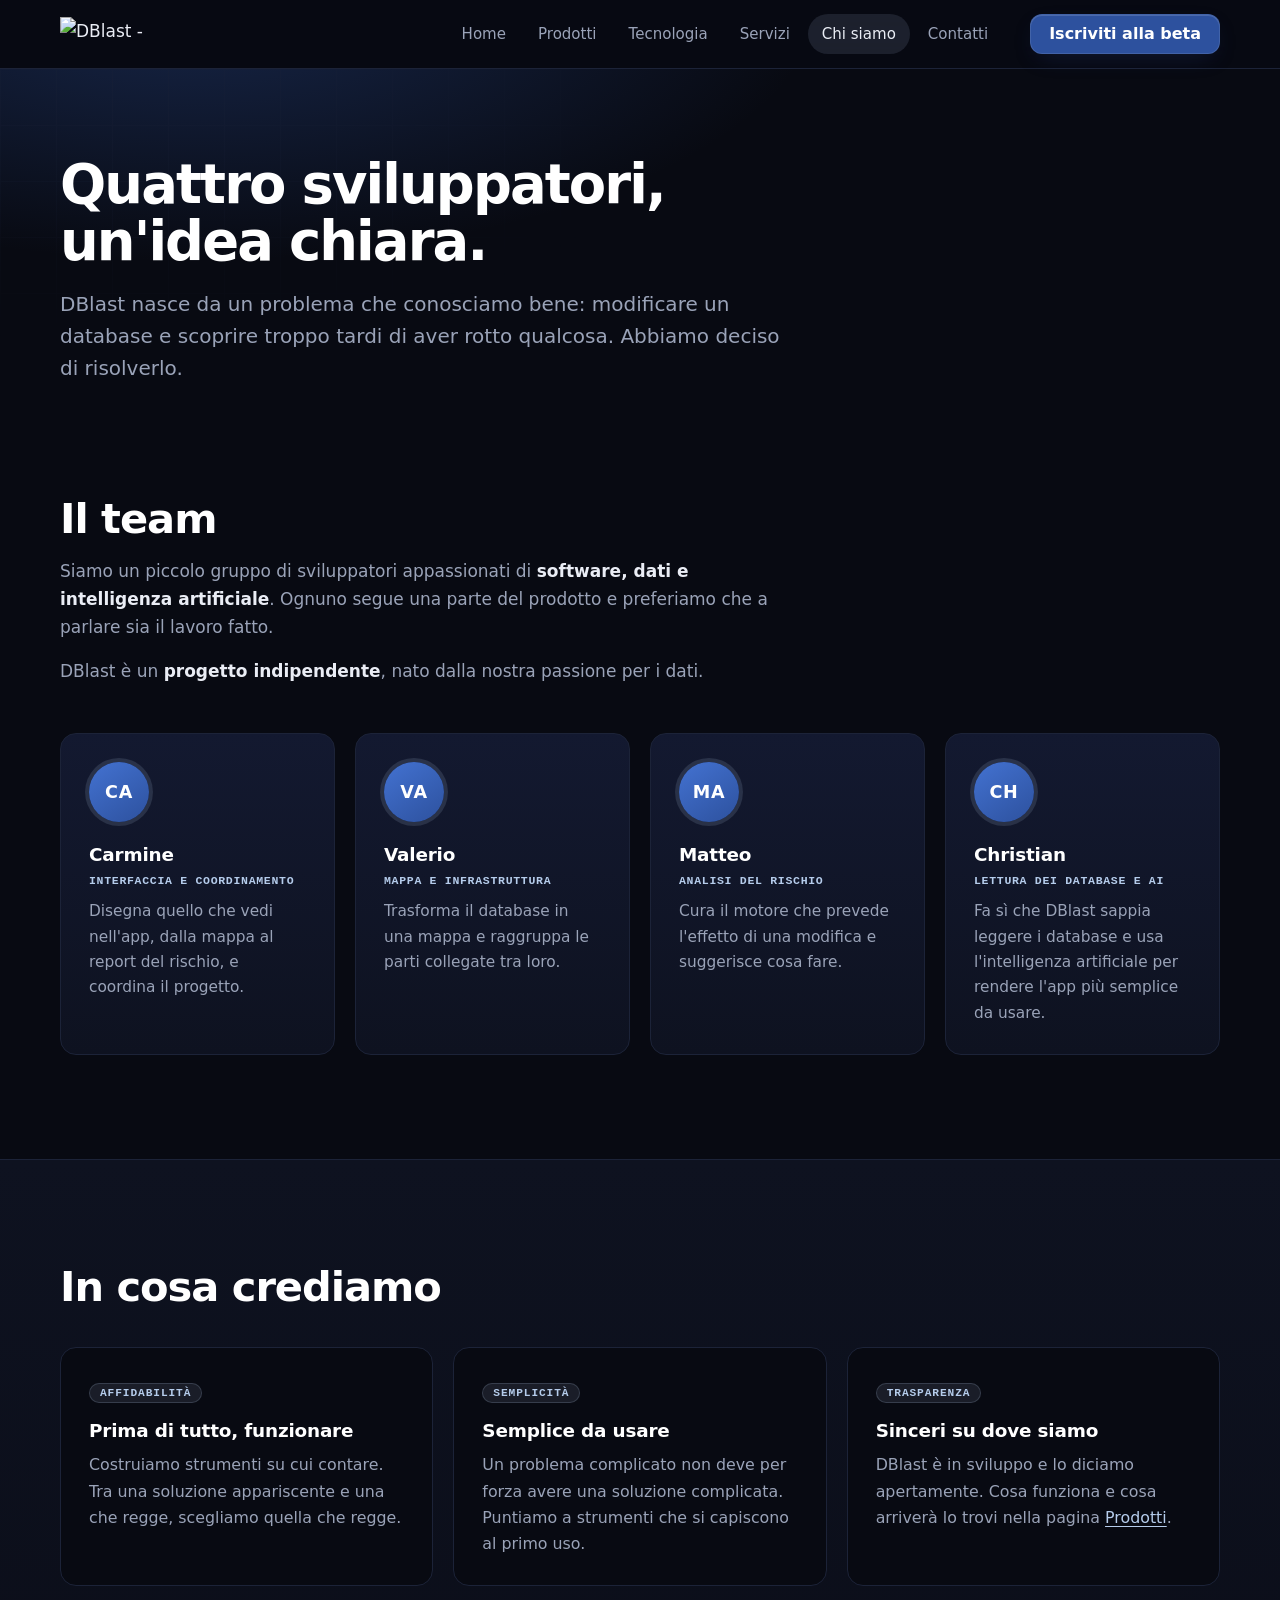
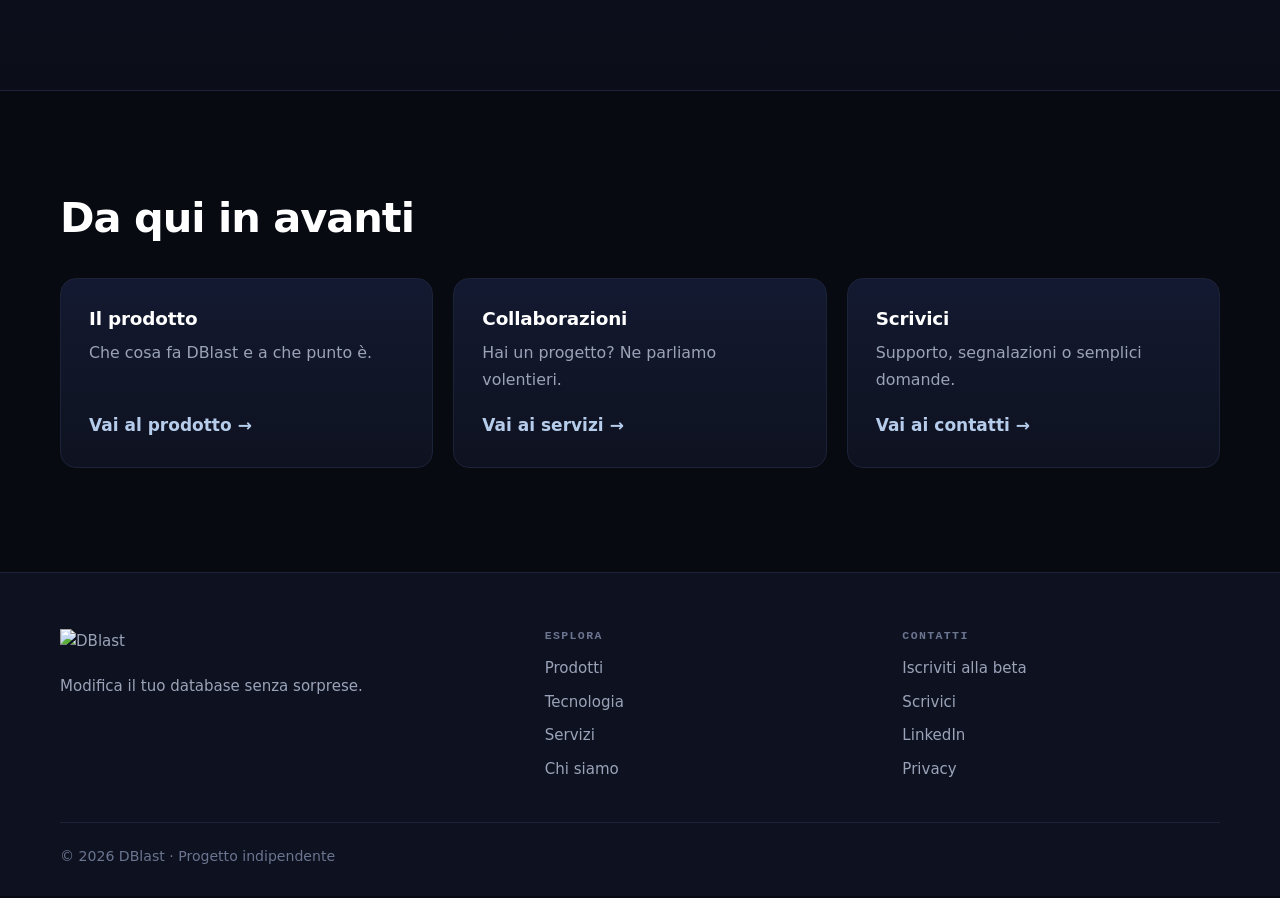
==== chi-siamo.html @ af8c7f10 "style: redesign del sito (design system, hero, card, footer, form) Solo grafica: nuovo style.css con" ====
<!doctype html>
<html lang="it">
<head>
<meta charset="utf-8">
<meta name="viewport" content="width=device-width,initial-scale=1">
<meta http-equiv="Content-Security-Policy" content="default-src 'self'; img-src 'self'; style-src 'self' 'unsafe-inline'; script-src 'none'; object-src 'none'; base-uri 'none'; form-action 'none'">
<meta name="referrer" content="strict-origin-when-cross-origin">
<title>Chi siamo - DBlast</title>
<meta name="description" content="DBlast è un progetto indipendente di quattro sviluppatori appassionati di software, dati e intelligenza artificiale.">
<meta name="theme-color" content="#0b0c14">
<link rel="icon" href="/favicon.ico" sizes="48x48">
<link rel="icon" href="assets/favicon-192.png" type="image/png" sizes="192x192">
<link rel="icon" href="assets/favicon.svg" type="image/svg+xml">
<link rel="apple-touch-icon" href="/apple-touch-icon.png">
<link rel="canonical" href="https://www.dblast.it/chi-siamo">
<meta property="og:type" content="website">
<meta property="og:title" content="Chi siamo - DBlast">
<meta property="og:description" content="Quattro sviluppatori, un progetto indipendente.">
<meta property="og:url" content="https://www.dblast.it/chi-siamo">
<meta property="og:image" content="https://www.dblast.it/assets/risk.png">
<meta property="og:locale" content="it_IT">
<meta name="twitter:card" content="summary_large_image">
<link rel="stylesheet" href="style.css?v=6">
</head>
<body>
<a class="skip" href="#main">Vai al contenuto</a>

<header class="top">
  <div class="wrap">
    <a class="brand" href="/"><img src="assets/logo.png" alt="DBlast - Home" width="142" height="36"></a>
    <nav aria-label="Principale">
      <ul>
        <li><a href="/">Home</a></li>
        <li><a href="prodotti">Prodotti</a></li>
        <li><a href="tecnologia">Tecnologia</a></li>
        <li><a href="servizi">Servizi</a></li>
        <li><a href="chi-siamo" aria-current="page">Chi siamo</a></li>
        <li><a href="contatti">Contatti</a></li>
      </ul>
    </nav>
    <a class="btn btn-sm" href="iscrizione">Iscriviti alla beta</a>
  </div>
</header>

<main id="main">
  <section class="page-hero">
    <div class="wrap">
      <h1>Quattro sviluppatori, un'idea chiara.</h1>
      <p class="lead">DBlast nasce da un problema che conosciamo bene: modificare un database e scoprire troppo tardi di aver rotto qualcosa. Abbiamo deciso di risolverlo.</p>
    </div>
  </section>

  <section>
    <div class="wrap">
      <h2>Il team</h2>
      <div class="prose">
        <p>Siamo un piccolo gruppo di sviluppatori appassionati di <strong>software, dati e intelligenza artificiale</strong>. Ognuno segue una parte del prodotto e preferiamo che a parlare sia il lavoro fatto.</p>
        <p>DBlast è un <strong>progetto indipendente</strong>, nato dalla nostra passione per i dati.</p>
      </div>
      <ul class="team" aria-label="Le persone del team">
        <li class="member">
          <span class="avatar" aria-hidden="true">CA</span>
          <h3>Carmine</h3>
          <p class="role">Interfaccia e coordinamento</p>
          <p>Disegna quello che vedi nell'app, dalla mappa al report del rischio, e coordina il progetto.</p>
        </li>
        <li class="member">
          <span class="avatar" aria-hidden="true">VA</span>
          <h3>Valerio</h3>
          <p class="role">Mappa e infrastruttura</p>
          <p>Trasforma il database in una mappa e raggruppa le parti collegate tra loro.</p>
        </li>
        <li class="member">
          <span class="avatar" aria-hidden="true">MA</span>
          <h3>Matteo</h3>
          <p class="role">Analisi del rischio</p>
          <p>Cura il motore che prevede l'effetto di una modifica e suggerisce cosa fare.</p>
        </li>
        <li class="member">
          <span class="avatar" aria-hidden="true">CH</span>
          <h3>Christian</h3>
          <p class="role">Lettura dei database e AI</p>
          <p>Fa sì che DBlast sappia leggere i database e usa l'intelligenza artificiale per rendere l'app più semplice da usare.</p>
        </li>
      </ul>
    </div>
  </section>

  <section class="alt">
    <div class="wrap">
      <h2>In cosa crediamo</h2>
      <div class="cards">
        <article class="card">
          <span class="tag">Affidabilità</span>
          <h3>Prima di tutto, funzionare</h3>
          <p>Costruiamo strumenti su cui contare. Tra una soluzione appariscente e una che regge, scegliamo quella che regge.</p>
        </article>
        <article class="card">
          <span class="tag">Semplicità</span>
          <h3>Semplice da usare</h3>
          <p>Un problema complicato non deve per forza avere una soluzione complicata. Puntiamo a strumenti che si capiscono al primo uso.</p>
        </article>
        <article class="card">
          <span class="tag">Trasparenza</span>
          <h3>Sinceri su dove siamo</h3>
          <p>DBlast è in sviluppo e lo diciamo apertamente. Cosa funziona e cosa arriverà lo trovi nella pagina <a href="prodotti">Prodotti</a>.</p>
        </article>
      </div>
    </div>
  </section>

  <section>
    <div class="wrap">
      <h2>Da qui in avanti</h2>
      <div class="teasers">
        <article class="card"><h3>Il prodotto</h3><p>Che cosa fa DBlast e a che punto è.</p><a class="go" href="prodotti">Vai al prodotto</a></article>
        <article class="card"><h3>Collaborazioni</h3><p>Hai un progetto? Ne parliamo volentieri.</p><a class="go" href="servizi">Vai ai servizi</a></article>
        <article class="card"><h3>Scrivici</h3><p>Supporto, segnalazioni o semplici domande.</p><a class="go" href="contatti">Vai ai contatti</a></article>
      </div>
    </div>
  </section>
</main>

<footer>
  <div class="wrap foot-grid">
    <div class="foot-brand">
      <img src="assets/logo.png" alt="DBlast" width="127" height="32">
      <p>Modifica il tuo database senza sorprese.</p>
    </div>
    <nav aria-label="Pagine del sito">
      <h4>Esplora</h4>
      <ul>
        <li><a href="prodotti">Prodotti</a></li>
        <li><a href="tecnologia">Tecnologia</a></li>
        <li><a href="servizi">Servizi</a></li>
        <li><a href="chi-siamo">Chi siamo</a></li>
      </ul>
    </nav>
    <nav aria-label="Contatti e note legali">
      <h4>Contatti</h4>
      <ul>
        <li><a href="iscrizione">Iscriviti alla beta</a></li>
        <li><a href="contatti">Scrivici</a></li>
        <li><a href="https://www.linkedin.com/company/dblast" target="_blank" rel="noopener">LinkedIn</a></li>
        <li><a href="privacy">Privacy</a></li>
      </ul>
    </nav>
  </div>
  <div class="wrap foot-bottom"><span>© 2026 DBlast · Progetto indipendente</span></div>
</footer>
</body>
</html>
---- style.css ----
/* ==========================================================================
   DBlast — design system
   Palette dal logo e dall'app: blu #2d519e, azzurro #b5cceb, navy profondo.
   L'arancio (#e5673a) è quello dei gruppi/rischio nell'app: solo come accento.
   ========================================================================== */
:root{
  --bg:#080a12;
  --surface:#0e1220;
  --surface-2:#131930;
  --line:#1c2338;
  --line-2:#2a3454;
  --text:#eaedf5;
  --muted:#9aa3b8;
  --faint:#6b7590;

  --brand:#2d519e;
  --brand-hi:#4372d1;
  --brand-2:#b5cceb;
  --brand-glow:rgb(45 81 158 / .35);

  --accent:#e5673a;
  --warn:#d9b44a;
  --danger:#ef4b55;
  --ok:#4caf7d;

  --radius:16px;
  --radius-sm:10px;
  --max:1160px;
  --font:system-ui,-apple-system,"Segoe UI",Roboto,"Helvetica Neue",Arial,sans-serif;
  --mono:ui-monospace,SFMono-Regular,Consolas,Menlo,monospace;
  --ease:cubic-bezier(.2,.7,.2,1);
}

*{box-sizing:border-box}
[hidden]{display:none !important}
html{scroll-behavior:smooth;scroll-padding-top:88px}
body{margin:0;min-height:100vh;display:flex;flex-direction:column;background:var(--bg);color:var(--text);font:400 1.0625rem/1.65 var(--font);-webkit-font-smoothing:antialiased;text-rendering:optimizeLegibility}
main{flex:1}
img{max-width:100%;height:auto;display:block}
a{color:var(--brand-2);text-underline-offset:3px}
a:hover{color:#fff}
a:focus-visible,button:focus-visible{outline:2px solid var(--brand-2);outline-offset:3px;border-radius:6px}
::selection{background:var(--brand);color:#fff}
.wrap{width:min(var(--max),100% - 48px);margin-inline:auto}
.skip{position:absolute;left:-999px;top:8px;background:var(--brand);color:#fff;padding:8px 14px;border-radius:8px;z-index:20}
.skip:focus{left:8px}

/* ---------- header ---------- */
header.top{position:sticky;top:0;z-index:10;background:rgb(8 10 18 / .78);backdrop-filter:saturate(1.4) blur(14px);-webkit-backdrop-filter:saturate(1.4) blur(14px);border-bottom:1px solid var(--line)}
header.top .wrap{display:flex;align-items:center;gap:28px;height:68px}
.brand{display:flex;align-items:center;color:var(--text);text-decoration:none;flex:none}
.brand img{width:auto;height:34px}
header.top nav{margin-left:auto}
header.top nav ul{display:flex;gap:4px;list-style:none;margin:0;padding:0}
header.top nav a{display:block;color:var(--muted);text-decoration:none;font-size:.94rem;font-weight:500;padding:8px 14px;border-radius:99px;transition:color .15s,background .15s}
header.top nav a:hover{color:var(--text);background:rgb(255 255 255 / .05)}
header.top nav a[aria-current=page]{color:var(--text);background:rgb(181 204 235 / .12)}
.btn-sm{padding:9px 18px !important;font-size:.92rem;flex:none}

/* ---------- bottoni ---------- */
.btn{display:inline-flex;align-items:center;justify-content:center;gap:8px;padding:13px 24px;border-radius:12px;font-weight:600;font-size:1rem;line-height:1.2;text-decoration:none;background:var(--brand);color:#fff;border:1px solid rgb(255 255 255 / .1);box-shadow:0 8px 24px -10px var(--brand-glow),inset 0 1px 0 rgb(255 255 255 / .14);transition:background .15s,transform .15s var(--ease),box-shadow .15s,border-color .15s}
.btn:hover{background:var(--brand-hi);color:#fff;transform:translateY(-1px);box-shadow:0 14px 30px -12px rgb(67 114 209 / .7),inset 0 1px 0 rgb(255 255 255 / .2)}
.btn.ghost{background:rgb(255 255 255 / .03);border:1px solid var(--line-2);color:var(--text);box-shadow:none}
.btn.ghost:hover{border-color:var(--brand-2);background:rgb(181 204 235 / .08)}
.cta{display:flex;flex-wrap:wrap;gap:12px;align-items:center}

/* ---------- tipografia ---------- */
h1,h2,h3{font-weight:750;color:#fff}
h1{font-size:clamp(2.4rem,5.6vw,4.2rem);line-height:1.04;margin:0 0 22px;letter-spacing:-.035em;max-width:18ch;text-wrap:balance}
h1 em{font-style:normal;background:linear-gradient(100deg,var(--brand-2),#7fa4e8 60%,var(--brand-hi));-webkit-background-clip:text;background-clip:text;color:transparent}
h2{font-size:clamp(1.8rem,3.6vw,2.6rem);letter-spacing:-.025em;margin:0 0 14px;line-height:1.12;text-wrap:balance}
h3{letter-spacing:-.01em}
.lead{font-size:clamp(1.08rem,1.6vw,1.25rem);color:var(--muted);max-width:58ch;margin:0 0 32px;line-height:1.6}
.sub{color:var(--muted);max-width:60ch;margin:0 0 48px;font-size:1.08rem}
.eyebrow{display:inline-flex;align-items:center;gap:10px;margin:0 0 18px;font:600 .75rem var(--mono);letter-spacing:.12em;text-transform:uppercase;color:var(--brand-2)}
.eyebrow .dot{width:7px;height:7px;border-radius:50%;background:var(--ok);box-shadow:0 0 0 0 rgb(76 175 125 / .6);animation:pulse 2.4s infinite}
@keyframes pulse{70%{box-shadow:0 0 0 8px rgb(76 175 125 / 0)}100%{box-shadow:0 0 0 0 rgb(76 175 125 / 0)}}
.note{color:var(--muted);max-width:70ch}
code{font-family:var(--mono);font-size:.88em;background:var(--surface-2);border:1px solid var(--line);padding:2px 7px;border-radius:6px}

/* ---------- sezioni ---------- */
section{padding:104px 0}
.alt{background:linear-gradient(180deg,var(--surface),rgb(14 18 32 / .55));border-block:1px solid var(--line)}

/* ---------- hero ---------- */
.hero{position:relative;overflow:hidden;padding:88px 0 0;text-align:center;background:
  radial-gradient(1000px 520px at 50% -8%,rgb(45 81 158 / .5),transparent 68%),
  radial-gradient(500px 300px at 88% 20%,rgb(229 103 58 / .07),transparent 70%)}
.hero::before{content:"";position:absolute;inset:0;background-image:linear-gradient(var(--line) 1px,transparent 1px),linear-gradient(90deg,var(--line) 1px,transparent 1px);background-size:56px 56px;opacity:.35;-webkit-mask-image:radial-gradient(ellipse 70% 60% at 50% 0%,#000,transparent 75%);mask-image:radial-gradient(ellipse 70% 60% at 50% 0%,#000,transparent 75%);pointer-events:none}
.hero .wrap{position:relative}
.hero h1{margin-inline:auto}
.hero .lead{margin-inline:auto}
.hero .cta{justify-content:center}
.hero-points{list-style:none;margin:30px 0 0;padding:0;display:flex;flex-wrap:wrap;justify-content:center;gap:10px 26px;color:var(--muted);font-size:.92rem}
.hero-points li{display:flex;align-items:center;gap:8px}
.hero-points li::before{content:"";width:14px;height:8px;border-left:2px solid var(--ok);border-bottom:2px solid var(--ok);transform:rotate(-45deg) translate(1px,-2px)}
.hero .shot{margin-top:64px;border-bottom:0;border-radius:var(--radius) var(--radius) 0 0;max-width:1080px;margin-inline:auto;box-shadow:0 -10px 90px -20px rgb(67 114 209 / .45),0 40px 100px -30px rgb(0 0 0 / .9)}
.hero .shot img{-webkit-mask-image:linear-gradient(#000 82%,transparent);mask-image:linear-gradient(#000 82%,transparent)}

/* finestra "app": barra superiore con i tre pallini */
.shot{position:relative;border:1px solid var(--line-2);border-radius:var(--radius);overflow:hidden;background:var(--surface);box-shadow:0 30px 80px -30px rgb(0 0 0 / .85)}
.shot::before{content:"";display:block;height:32px;border-bottom:1px solid var(--line);background:
  radial-gradient(circle at 18px 50%,#ef4b55 4px,transparent 5px),
  radial-gradient(circle at 36px 50%,#d9b44a 4px,transparent 5px),
  radial-gradient(circle at 54px 50%,#4caf7d 4px,transparent 5px),
  var(--surface-2)}

/* ---------- card ---------- */
.cards{display:grid;grid-template-columns:repeat(auto-fit,minmax(250px,1fr));gap:20px}
.cards.two{grid-template-columns:repeat(auto-fit,minmax(320px,1fr))}
.card{position:relative;background:linear-gradient(180deg,var(--surface-2),var(--surface));border:1px solid var(--line);border-radius:var(--radius);padding:28px;transition:border-color .2s,transform .25s var(--ease),box-shadow .25s}
.card:hover{border-color:var(--line-2);transform:translateY(-3px);box-shadow:0 24px 50px -28px rgb(0 0 0 / .9)}
.card h3{margin:0 0 10px;font-size:1.15rem;line-height:1.3}
.card p{margin:0;color:var(--muted);font-size:.99rem}
.card .tag{display:inline-block;margin-bottom:16px;padding:3px 10px;border-radius:99px;background:rgb(181 204 235 / .1);border:1px solid rgb(181 204 235 / .18);font:600 .7rem var(--mono);color:var(--brand-2);letter-spacing:.08em;text-transform:uppercase}
.ico{display:grid;place-items:center;width:46px;height:46px;margin-bottom:20px;border-radius:12px;background:linear-gradient(145deg,rgb(45 81 158 / .55),rgb(45 81 158 / .15));border:1px solid rgb(181 204 235 / .22);color:var(--brand-2)}
.ico svg{width:22px;height:22px;fill:none;stroke:currentColor;stroke-width:1.8;stroke-linecap:round;stroke-linejoin:round}
.alt .card{background:var(--bg);}
.teasers{display:grid;grid-template-columns:repeat(auto-fit,minmax(240px,1fr));gap:20px}
.teasers .card{display:flex;flex-direction:column}
.teasers .card p{flex:1}
.teasers .card a.go{margin-top:18px}

/* ---------- galleria ---------- */
.gallery{display:grid;grid-template-columns:repeat(2,1fr);gap:36px 28px}
.gallery figure{margin:0}
.gallery figcaption{margin-top:16px;color:var(--muted);font-size:.97rem}
.gallery figcaption strong{color:var(--text);display:block;margin-bottom:2px}

/* ---------- passaggi ---------- */
.steps,.flow{list-style:none;margin:0;padding:0;display:grid;grid-template-columns:repeat(auto-fit,minmax(220px,1fr));gap:20px;counter-reset:st}
.flow{margin:0 0 28px}
.steps li,.flow li{position:relative;background:var(--surface-2);border:1px solid var(--line);border-radius:var(--radius);padding:24px;counter-increment:st}
.alt .steps li,.alt .flow li{background:var(--bg)}
.steps li::before,.flow li::before{content:counter(st);display:grid;place-items:center;width:34px;height:34px;margin-bottom:16px;border-radius:50%;background:var(--brand);color:#fff;font:700 .85rem var(--mono);box-shadow:0 0 0 5px rgb(45 81 158 / .22)}
.steps b,.flow b{display:block;margin:0 0 6px;font-size:1.05rem;color:#fff}
.steps span,.flow span{color:var(--muted);font-size:.96rem;display:block}

/* ---------- stack tecnico ---------- */
.stack{display:grid;grid-template-columns:repeat(auto-fit,minmax(230px,1fr));gap:20px}
.stack dl{margin:0;background:var(--surface-2);border:1px solid var(--line);border-radius:var(--radius);padding:22px 24px;border-top:2px solid var(--brand)}
.alt .stack dl{background:var(--bg)}
.stack dt{font:600 .74rem var(--mono);letter-spacing:.1em;text-transform:uppercase;color:var(--brand-2)}
.stack dd{margin:8px 0 0;color:var(--text);font-size:1rem}

/* ---------- stato / CTA ---------- */
.status{position:relative;overflow:hidden;background:
  radial-gradient(600px 240px at 100% 0%,rgb(45 81 158 / .35),transparent 70%),
  linear-gradient(180deg,var(--surface-2),var(--surface));
  border:1px solid var(--line-2);border-radius:20px;padding:40px}
.status h3{margin:0 0 10px;font-size:1.45rem;display:flex;align-items:center;gap:12px}
.status h3::before{content:"";flex:none;width:10px;height:10px;border-radius:50%;background:var(--warn);box-shadow:0 0 0 0 rgb(217 180 74 / .6);animation:pulse-w 2.4s infinite}
@keyframes pulse-w{70%{box-shadow:0 0 0 9px rgb(217 180 74 / 0)}100%{box-shadow:0 0 0 0 rgb(217 180 74 / 0)}}
.status p{margin:0 0 10px;color:var(--muted);max-width:62ch}
.status p strong{color:var(--text)}

/* ---------- footer ---------- */
footer{border-top:1px solid var(--line);background:var(--surface);color:var(--muted);font-size:.94rem}
.foot-grid{display:grid;grid-template-columns:1.4fr repeat(2,1fr);gap:40px;padding:56px 0 40px}
.foot-brand img{height:32px;width:auto;margin-bottom:14px}
.foot-brand p{margin:0;max-width:32ch;line-height:1.55}
footer h4{margin:0 0 14px;font:600 .72rem var(--mono);letter-spacing:.12em;text-transform:uppercase;color:var(--faint)}
footer ul{list-style:none;margin:0;padding:0;display:grid;gap:9px}
footer a{color:var(--muted);text-decoration:none}
footer a:hover{color:#fff}
.foot-bottom{display:flex;flex-wrap:wrap;justify-content:space-between;gap:10px;padding:22px 0 28px;border-top:1px solid var(--line);font-size:.88rem;color:var(--faint)}

/* ---------- pagine interne ---------- */
.page-hero{position:relative;overflow:hidden;padding:88px 0 56px;background:radial-gradient(900px 380px at 15% -20%,rgb(45 81 158 / .4),transparent 70%)}
.page-hero::before{content:"";position:absolute;inset:0;background-image:linear-gradient(var(--line) 1px,transparent 1px),linear-gradient(90deg,var(--line) 1px,transparent 1px);background-size:56px 56px;opacity:.3;-webkit-mask-image:radial-gradient(ellipse 60% 100% at 10% 0%,#000,transparent 75%);mask-image:radial-gradient(ellipse 60% 100% at 10% 0%,#000,transparent 75%);pointer-events:none}
.page-hero .wrap{position:relative}
.page-hero h1{max-width:22ch;font-size:clamp(2.1rem,4.8vw,3.4rem);margin-bottom:18px}
.page-hero .lead{margin-bottom:0}
.prose{max-width:68ch}
.prose p{margin:0 0 16px;color:var(--muted)}
.prose p strong{color:var(--text)}
.prose h2{font-size:1.4rem;margin:44px 0 12px;letter-spacing:-.015em}
.prose h2:first-child{margin-top:0}
.list{margin:0;padding-left:1.2em;color:var(--muted)}
.list li{margin-bottom:8px}
a.go{font-weight:600;text-decoration:none;display:inline-flex;gap:6px;align-items:center}
a.go::after{content:"\2192";transition:transform .2s var(--ease)}
a.go:hover::after{transform:translateX(4px)}

/* esempi di email */
.mail{max-width:680px;margin-top:24px;background:var(--surface-2);border:1px solid var(--line);border-radius:var(--radius);padding:22px 26px}
.mail-label{margin:0 0 12px;font:600 .72rem var(--mono);letter-spacing:.1em;text-transform:uppercase;color:var(--brand-2)}
.mail dl{margin:0 0 14px;display:grid;grid-template-columns:auto 1fr;gap:6px 14px}
.mail dt{color:var(--muted)}
.mail dd{margin:0;font-weight:600;overflow-wrap:anywhere}
.mail pre{margin:0;padding-top:14px;border-top:1px solid var(--line);font:.92rem/1.6 var(--mono);white-space:pre-wrap;overflow-wrap:anywhere}

/* team */
.team{list-style:none;margin:48px 0 0;padding:0;display:grid;grid-template-columns:repeat(4,1fr);gap:20px}
.member{background:linear-gradient(180deg,var(--surface-2),var(--surface));border:1px solid var(--line);border-radius:var(--radius);padding:28px;transition:border-color .2s,transform .25s var(--ease)}
.member:hover{border-color:var(--line-2);transform:translateY(-3px)}
.member h3{margin:18px 0 4px;font-size:1.15rem}
.member p{margin:0;color:var(--muted);font-size:.96rem}
.member .role{color:var(--brand-2);font:600 .72rem var(--mono);letter-spacing:.06em;text-transform:uppercase;margin-bottom:12px}
.avatar{display:flex;align-items:center;justify-content:center;width:60px;height:60px;border-radius:50%;background:linear-gradient(145deg,var(--brand-hi),var(--brand));color:#fff;box-shadow:0 0 0 4px rgb(181 204 235 / .14);font:700 1.1rem var(--font);letter-spacing:.04em}

/* ---------- moduli ---------- */
.visually-hidden{position:absolute;width:1px;height:1px;padding:0;margin:-1px;overflow:hidden;clip:rect(0 0 0 0);white-space:nowrap;border:0}
.form-page{padding:80px 0 104px;background:
  radial-gradient(900px 480px at 85% 0%,rgb(45 81 158 / .38),transparent 70%),
  radial-gradient(500px 320px at 0% 100%,rgb(45 81 158 / .14),transparent 70%)}
.fp-grid{display:grid;grid-template-columns:minmax(0,1fr) minmax(0,480px);grid-template-areas:"head card" "more card";grid-template-rows:auto 1fr;column-gap:72px;align-items:start}
.fp-head{grid-area:head}
.form-card{grid-area:card}
.fp-more{grid-area:more}
.form-page h1{margin-top:0;font-size:clamp(2.2rem,4.8vw,3.4rem)}
.form-page .lead{margin-bottom:40px}

.signup-steps{list-style:none;margin:0 0 28px;padding:0;display:grid;gap:4px;counter-reset:ss}
.signup-steps li{position:relative;padding:0 0 26px 56px;counter-increment:ss}
.signup-steps li::before{content:counter(ss);position:absolute;left:0;top:0;width:38px;height:38px;border-radius:50%;display:grid;place-items:center;font:700 .88rem var(--mono);color:#fff;background:var(--brand);box-shadow:0 0 0 5px rgb(45 81 158 / .22)}
.signup-steps li:not(:last-child)::after{content:"";position:absolute;left:18.5px;top:46px;bottom:6px;width:1px;background:linear-gradient(var(--line-2),transparent)}
.signup-steps b{display:block;padding-top:7px;color:#fff}
.signup-steps span{color:var(--muted);font-size:.97rem}

.form-card{position:relative;background:linear-gradient(180deg,rgb(24 31 54 / .96),rgb(14 18 32 / .96));border:1px solid var(--line-2);border-radius:24px;padding:36px;box-shadow:0 50px 100px -40px rgb(0 0 0 / .95),0 0 80px -30px var(--brand-glow)}
.form-card::before{content:"";position:absolute;inset:-1px;border-radius:inherit;padding:1px;background:linear-gradient(160deg,rgb(181 204 235 / .5),transparent 40%);-webkit-mask:linear-gradient(#000 0 0) content-box,linear-gradient(#000 0 0);-webkit-mask-composite:xor;mask-composite:exclude;pointer-events:none}
.form{display:grid;gap:24px}
.form-head h2{font-size:1.5rem;margin:0 0 4px}
.form-head p{margin:0;color:var(--muted);font-size:.96rem}
.field{display:grid;gap:8px;margin:0;padding:0;border:0;min-width:0}
.field>label,.field legend{font-weight:600;font-size:.94rem;color:var(--text)}
.field legend{padding:0;margin-bottom:10px;display:flex;justify-content:space-between;width:100%}
.opt{font:500 .7rem var(--mono);letter-spacing:.08em;text-transform:uppercase;color:var(--faint);align-self:center}

.form input[type=text],.form input[type=email],.form textarea{width:100%;height:50px;padding:0 16px;border-radius:12px;border:1px solid var(--line-2);background:var(--bg);color:var(--text);font:inherit;font-size:1rem;transition:border-color .15s,box-shadow .15s,background .15s}
.form input[type=text]:hover,.form input[type=email]:hover,.form textarea:hover{border-color:#3a4670}
.form input[type=text]:focus,.form input[type=email]:focus,.form textarea:focus{outline:none;border-color:var(--brand-2);box-shadow:0 0 0 4px rgb(181 204 235 / .16);background:#0a0d18}
.form ::placeholder{color:var(--faint)}
.form [aria-invalid=true]{border-color:var(--danger) !important}
.form input[type=text][aria-invalid=true]:focus,.form input[type=email][aria-invalid=true]:focus,.form textarea[aria-invalid=true]:focus{box-shadow:0 0 0 4px rgb(239 75 85 / .2)}
.field-error{margin:0;color:#ff8a92;font-size:.86rem;display:none}
.field-error:not(:empty){display:block}

.chips{display:flex;flex-wrap:wrap;gap:8px;margin-bottom:10px}
.chip{position:relative;cursor:pointer}
.chip input{position:absolute;opacity:0;inset:0;margin:0;cursor:pointer}
.chip span{display:inline-flex;align-items:center;gap:6px;padding:9px 16px;border-radius:99px;border:1px solid var(--line-2);background:var(--bg);color:var(--muted);font-size:.92rem;font-weight:500;transition:border-color .15s,background .15s,color .15s;user-select:none}
.chip:hover span{border-color:#3a4670;color:var(--text)}
.chip input:checked+span{background:rgb(45 81 158 / .4);border-color:var(--brand-2);color:#fff}
.chip input:checked+span::before{content:"";width:9px;height:5px;border-left:2px solid var(--brand-2);border-bottom:2px solid var(--brand-2);transform:rotate(-45deg) translate(1px,-1px)}
.chip input:focus-visible+span{outline:2px solid var(--brand-2);outline-offset:2px}
.chip input:disabled{cursor:not-allowed}
.chip input:disabled+span{opacity:.45;border-color:var(--line);color:var(--muted)}

.consents{display:grid;gap:14px;border-top:1px solid var(--line);padding-top:22px}
.tick{display:flex;gap:12px;align-items:flex-start;color:var(--muted);font-size:.93rem;line-height:1.5;cursor:pointer;font-weight:400 !important}
.tick input{appearance:none;-webkit-appearance:none;flex:none;width:20px;height:20px;margin:1px 0 0;border:1.5px solid #3a4670;border-radius:6px;background:var(--bg);display:grid;place-items:center;cursor:pointer;transition:background .15s,border-color .15s}
.tick input::before{content:"";width:9px;height:5px;border-left:2px solid #fff;border-bottom:2px solid #fff;transform:rotate(-45deg) translate(1px,-1px) scale(0);transition:transform .12s}
.tick input:checked{background:var(--brand);border-color:var(--brand)}
.tick input:checked::before{transform:rotate(-45deg) translate(1px,-1px) scale(1)}
.tick input:hover{border-color:var(--brand-2)}
.tick input:focus-visible{outline:2px solid var(--brand-2);outline-offset:2px}
.tick a{color:var(--brand-2)}

.btn-submit{width:100%;height:54px;display:flex;align-items:center;justify-content:center;gap:10px;font:inherit;font-weight:600;font-size:1.02rem;cursor:pointer}
.btn-submit span::after{content:" \2192"}
.btn-submit:active{transform:translateY(1px)}
.btn-submit:disabled{cursor:wait;opacity:.85}
.btn-submit.loading span::after{content:""}
.btn-submit.loading::before{content:"";width:16px;height:16px;border-radius:50%;border:2px solid rgb(255 255 255 / .35);border-top-color:#fff;animation:spin .7s linear infinite}
@keyframes spin{to{transform:rotate(360deg)}}
.form-status{margin:-8px 0 0;font-size:.92rem;color:var(--muted);text-align:center}
.form-status:empty{display:none}
.form-status.error{color:#ff8a92}
.hp{position:absolute;left:-9999px;width:1px;height:1px;overflow:hidden}

/* moduli: elementi aggiuntivi (contatti) */
.form textarea{height:auto;min-height:160px;padding:14px 16px;resize:vertical;line-height:1.55}
.chip input[aria-invalid=true]+span{border-color:var(--danger)}
.form-row{display:grid;grid-template-columns:1fr 1fr;gap:14px}
.support-extra .field>label{font-weight:500;color:var(--muted);font-size:.9rem}
.support-extra{display:grid;gap:14px;padding:18px;border:1px dashed var(--line-2);border-radius:14px}
.support-extra>p{margin:0;font-size:.88rem;color:var(--muted)}
.form:has(input[name=tipo]:checked):not(:has(input[name=tipo][value=supporto]:checked)) .support-extra{display:none}
.form:not(:has(input[name=tipo]:checked)) .support-extra{display:none}
.form-note{margin:-6px 0 0;font-size:.84rem;color:var(--muted);text-align:center;line-height:1.5}
.form-note a{color:var(--brand-2)}
.form-success{text-align:center;padding:24px 8px}
.form-success:focus{outline:none}
.form-success .ok-icon{width:56px;height:56px;margin:0 auto 18px;border-radius:50%;display:grid;place-items:center;background:rgb(76 175 125 / .15);border:1px solid rgb(76 175 125 / .5)}
.form-success .ok-icon::before{content:"";width:16px;height:8px;border-left:2.5px solid var(--ok);border-bottom:2.5px solid var(--ok);transform:rotate(-45deg) translate(1px,-2px)}
.form-success h2{font-size:1.4rem;margin:0 0 8px}
.form-success p{color:var(--muted);margin:0 0 22px}
.side-info{display:grid;gap:28px;max-width:46ch}
.side-info h3{margin:0 0 6px;font-size:1.05rem}
.side-info p{margin:0;color:var(--muted);font-size:.97rem}

/* ---------- responsive ---------- */
@media (max-width:1000px){
  .team{grid-template-columns:repeat(2,1fr)}
  .foot-grid{grid-template-columns:1fr 1fr}
  .foot-brand{grid-column:1/-1}
}
@media (max-width:900px){
  .fp-grid{grid-template-columns:1fr;grid-template-areas:"head" "card" "more"}
  .form-card{margin-bottom:48px}
  .form-page .lead{margin-bottom:28px}
}
@media (max-width:760px){
  .wrap{width:min(var(--max),100% - 32px)}
  header.top .wrap{flex-wrap:wrap;height:auto;padding:12px 0 8px;gap:8px 12px}
  .brand{margin-right:auto}
  header.top nav{order:3;width:100%;margin:0 -6px}
  header.top nav ul{gap:2px;flex-wrap:wrap}
  header.top nav a{padding:7px 12px;font-size:.92rem}
  section{padding:68px 0}
  .hero{padding-top:56px}
  .hero .shot{margin-top:44px}
  .page-hero{padding:56px 0 36px}
  .gallery{grid-template-columns:1fr}
  .status{padding:28px 24px}
}
@media (max-width:560px){
  .team{grid-template-columns:1fr}
  .form-row{grid-template-columns:1fr}
  .form-page{padding:48px 0 64px}
  .form-card{padding:26px 20px;border-radius:18px}
  .foot-grid{grid-template-columns:1fr;gap:28px;padding:44px 0 32px}
}
@media (prefers-reduced-motion:reduce){
  html{scroll-behavior:auto}
  *,*::before,*::after{animation-duration:.001ms !important;animation-iteration-count:1 !important;transition:none !important}
  .btn-submit.loading::before{animation:spin 2s linear infinite !important}
}

/* ritmo verticale */
h2+.cards,h2+.teasers,h2+.gallery,h2+.stack,h2+.status,h2+.steps,h2+.flow{margin-top:36px}
.page-hero+section{padding-top:56px}
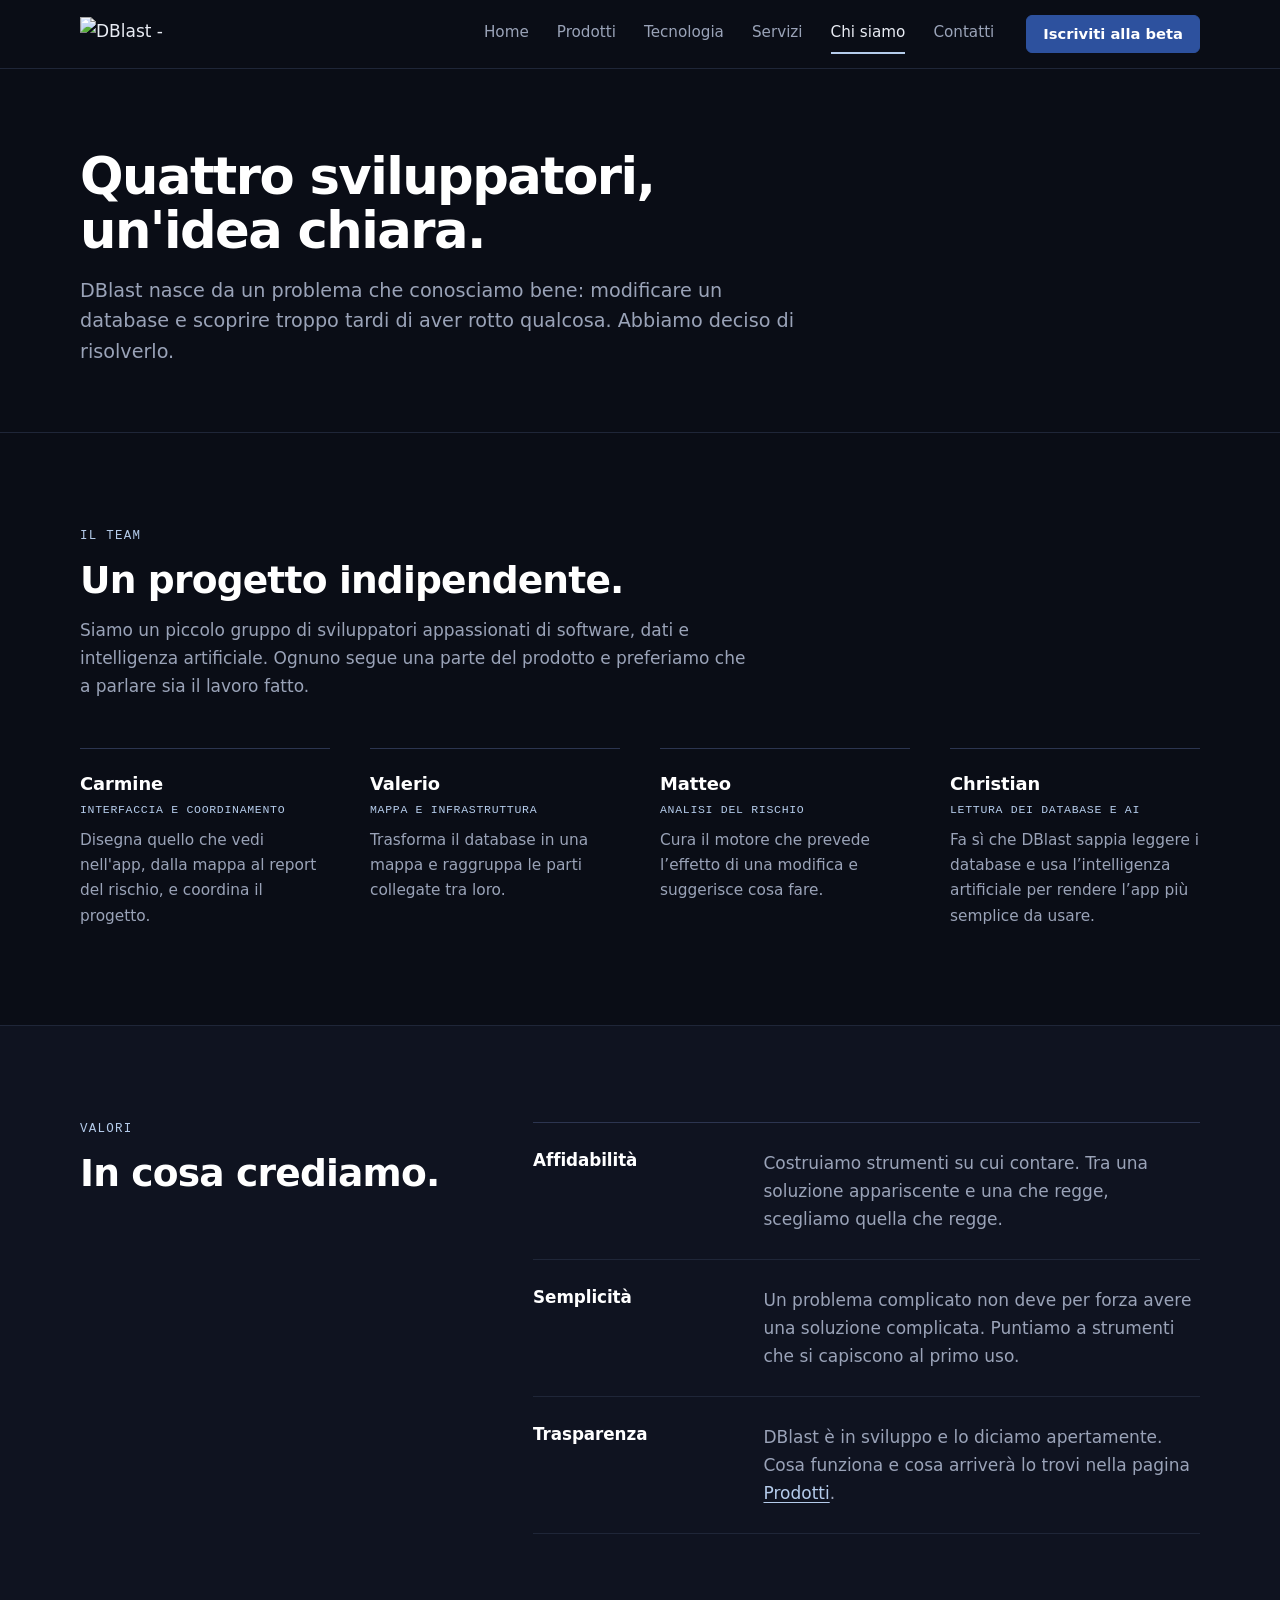
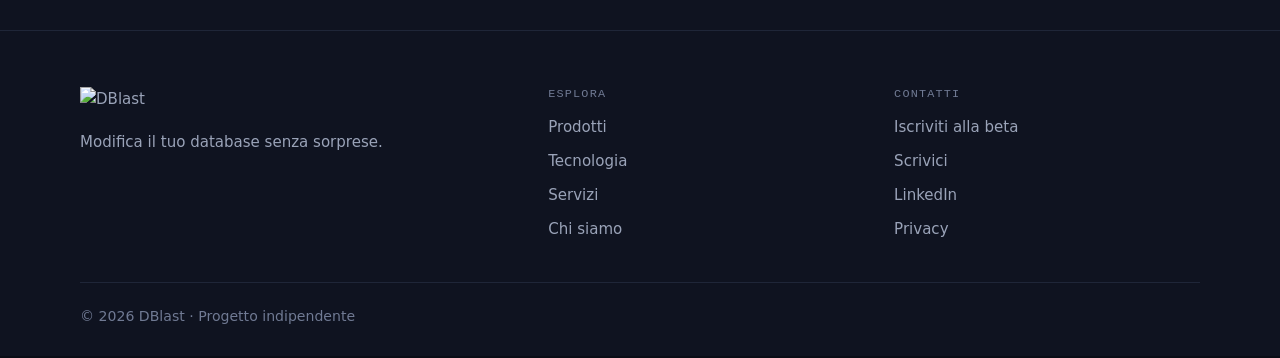
==== commit edc6dd92: "ux: riorganizzazione dei contenuti e del layout di tutte le pagine Sezioni a due colonne, elenchi a " ====
--- a/chi-siamo.html
+++ b/chi-siamo.html
@@ -20,7 +20,7 @@
 <meta property="og:image" content="https://www.dblast.it/assets/risk.png">
 <meta property="og:locale" content="it_IT">
 <meta name="twitter:card" content="summary_large_image">
-<link rel="stylesheet" href="style.css?v=6">
+<link rel="stylesheet" href="style.css?v=7">
 </head>
 <body>
 <a class="skip" href="#main">Vai al contenuto</a>
@@ -52,10 +52,10 @@
 
   <section>
     <div class="wrap">
-      <h2>Il team</h2>
-      <div class="prose">
-        <p>Siamo un piccolo gruppo di sviluppatori appassionati di <strong>software, dati e intelligenza artificiale</strong>. Ognuno segue una parte del prodotto e preferiamo che a parlare sia il lavoro fatto.</p>
-        <p>DBlast è un <strong>progetto indipendente</strong>, nato dalla nostra passione per i dati.</p>
+      <div class="sec-head">
+        <p class="eyebrow">Il team</p>
+        <h2>Un progetto indipendente.</h2>
+        <p class="sub" style="margin-bottom:0">Siamo un piccolo gruppo di sviluppatori appassionati di software, dati e intelligenza artificiale. Ognuno segue una parte del prodotto e preferiamo che a parlare sia il lavoro fatto.</p>
       </div>
       <ul class="team" aria-label="Le persone del team">
         <li class="member">
@@ -74,48 +74,30 @@
           <span class="avatar" aria-hidden="true">MA</span>
           <h3>Matteo</h3>
           <p class="role">Analisi del rischio</p>
-          <p>Cura il motore che prevede l'effetto di una modifica e suggerisce cosa fare.</p>
+          <p>Cura il motore che prevede l’effetto di una modifica e suggerisce cosa fare.</p>
         </li>
         <li class="member">
           <span class="avatar" aria-hidden="true">CH</span>
           <h3>Christian</h3>
           <p class="role">Lettura dei database e AI</p>
-          <p>Fa sì che DBlast sappia leggere i database e usa l'intelligenza artificiale per rendere l'app più semplice da usare.</p>
+          <p>Fa sì che DBlast sappia leggere i database e usa l’intelligenza artificiale per rendere l’app più semplice da usare.</p>
         </li>
       </ul>
     </div>
   </section>
 
   <section class="alt">
-    <div class="wrap">
-      <h2>In cosa crediamo</h2>
-      <div class="cards">
-        <article class="card">
-          <span class="tag">Affidabilità</span>
-          <h3>Prima di tutto, funzionare</h3>
-          <p>Costruiamo strumenti su cui contare. Tra una soluzione appariscente e una che regge, scegliamo quella che regge.</p>
-        </article>
-        <article class="card">
-          <span class="tag">Semplicità</span>
-          <h3>Semplice da usare</h3>
-          <p>Un problema complicato non deve per forza avere una soluzione complicata. Puntiamo a strumenti che si capiscono al primo uso.</p>
-        </article>
-        <article class="card">
-          <span class="tag">Trasparenza</span>
-          <h3>Sinceri su dove siamo</h3>
-          <p>DBlast è in sviluppo e lo diciamo apertamente. Cosa funziona e cosa arriverà lo trovi nella pagina <a href="prodotti">Prodotti</a>.</p>
-        </article>
+    <div class="wrap split">
+      <div class="split-head">
+        <p class="eyebrow">Valori</p>
+        <h2>In cosa crediamo.</h2>
       </div>
-    </div>
-  </section>
-
-  <section>
-    <div class="wrap">
-      <h2>Da qui in avanti</h2>
-      <div class="teasers">
-        <article class="card"><h3>Il prodotto</h3><p>Che cosa fa DBlast e a che punto è.</p><a class="go" href="prodotti">Vai al prodotto</a></article>
-        <article class="card"><h3>Collaborazioni</h3><p>Hai un progetto? Ne parliamo volentieri.</p><a class="go" href="servizi">Vai ai servizi</a></article>
-        <article class="card"><h3>Scrivici</h3><p>Supporto, segnalazioni o semplici domande.</p><a class="go" href="contatti">Vai ai contatti</a></article>
+      <div class="split-body">
+        <div class="rows">
+      <div class="row"><h3>Affidabilità</h3><p>Costruiamo strumenti su cui contare. Tra una soluzione appariscente e una che regge, scegliamo quella che regge.</p></div>
+      <div class="row"><h3>Semplicità</h3><p>Un problema complicato non deve per forza avere una soluzione complicata. Puntiamo a strumenti che si capiscono al primo uso.</p></div>
+      <div class="row"><h3>Trasparenza</h3><p>DBlast è in sviluppo e lo diciamo apertamente. Cosa funziona e cosa arriverà lo trovi nella pagina <a href="prodotti">Prodotti</a>.</p></div>
+        </div>
       </div>
     </div>
   </section>
--- a/style.css
+++ b/style.css
@@ -1,256 +1,227 @@
 /* ==========================================================================
-   DBlast — design system
-   Palette dal logo e dall'app: blu #2d519e, azzurro #b5cceb, navy profondo.
-   L'arancio (#e5673a) è quello dei gruppi/rischio nell'app: solo come accento.
+   DBlast — stile del sito
+   Palette dal logo: blu #2d519e, azzurro #b5cceb, su navy scuro.
+   Linguaggio: piatto, bordi sottili, angoli piccoli, tipografia al centro.
    ========================================================================== */
 :root{
-  --bg:#080a12;
-  --surface:#0e1220;
-  --surface-2:#131930;
-  --line:#1c2338;
-  --line-2:#2a3454;
-  --text:#eaedf5;
+  --bg:#0a0d16;
+  --surface:#0f1320;
+  --surface-2:#141a2a;
+  --line:#1f2638;
+  --line-2:#2c3550;
+  --text:#e9ecf4;
   --muted:#9aa3b8;
-  --faint:#6b7590;
+  --faint:#707a93;
 
   --brand:#2d519e;
-  --brand-hi:#4372d1;
+  --brand-hi:#3a63bd;
   --brand-2:#b5cceb;
-  --brand-glow:rgb(45 81 158 / .35);
-
-  --accent:#e5673a;
+
   --warn:#d9b44a;
   --danger:#ef4b55;
   --ok:#4caf7d;
 
-  --radius:16px;
-  --radius-sm:10px;
-  --max:1160px;
+  --radius:8px;
+  --max:1120px;
   --font:system-ui,-apple-system,"Segoe UI",Roboto,"Helvetica Neue",Arial,sans-serif;
   --mono:ui-monospace,SFMono-Regular,Consolas,Menlo,monospace;
-  --ease:cubic-bezier(.2,.7,.2,1);
 }
 
 *{box-sizing:border-box}
 [hidden]{display:none !important}
 html{scroll-behavior:smooth;scroll-padding-top:88px}
-body{margin:0;min-height:100vh;display:flex;flex-direction:column;background:var(--bg);color:var(--text);font:400 1.0625rem/1.65 var(--font);-webkit-font-smoothing:antialiased;text-rendering:optimizeLegibility}
+body{margin:0;min-height:100vh;display:flex;flex-direction:column;background:var(--bg);color:var(--text);font:400 1.0625rem/1.65 var(--font);-webkit-font-smoothing:antialiased}
 main{flex:1}
 img{max-width:100%;height:auto;display:block}
 a{color:var(--brand-2);text-underline-offset:3px}
 a:hover{color:#fff}
-a:focus-visible,button:focus-visible{outline:2px solid var(--brand-2);outline-offset:3px;border-radius:6px}
-::selection{background:var(--brand);color:#fff}
+a:focus-visible,button:focus-visible{outline:2px solid var(--brand-2);outline-offset:3px;border-radius:4px}
 .wrap{width:min(var(--max),100% - 48px);margin-inline:auto}
-.skip{position:absolute;left:-999px;top:8px;background:var(--brand);color:#fff;padding:8px 14px;border-radius:8px;z-index:20}
+.skip{position:absolute;left:-999px;top:8px;background:var(--brand);color:#fff;padding:8px 14px;border-radius:6px;z-index:20}
 .skip:focus{left:8px}
 
 /* ---------- header ---------- */
-header.top{position:sticky;top:0;z-index:10;background:rgb(8 10 18 / .78);backdrop-filter:saturate(1.4) blur(14px);-webkit-backdrop-filter:saturate(1.4) blur(14px);border-bottom:1px solid var(--line)}
-header.top .wrap{display:flex;align-items:center;gap:28px;height:68px}
+header.top{position:sticky;top:0;z-index:10;background:var(--bg);border-bottom:1px solid var(--line)}
+header.top .wrap{display:flex;align-items:center;gap:32px;height:68px}
 .brand{display:flex;align-items:center;color:var(--text);text-decoration:none;flex:none}
 .brand img{width:auto;height:34px}
 header.top nav{margin-left:auto}
-header.top nav ul{display:flex;gap:4px;list-style:none;margin:0;padding:0}
-header.top nav a{display:block;color:var(--muted);text-decoration:none;font-size:.94rem;font-weight:500;padding:8px 14px;border-radius:99px;transition:color .15s,background .15s}
-header.top nav a:hover{color:var(--text);background:rgb(255 255 255 / .05)}
-header.top nav a[aria-current=page]{color:var(--text);background:rgb(181 204 235 / .12)}
-.btn-sm{padding:9px 18px !important;font-size:.92rem;flex:none}
+header.top nav ul{display:flex;gap:28px;list-style:none;margin:0;padding:0}
+header.top nav a{display:block;color:var(--muted);text-decoration:none;font-size:.95rem;padding:6px 0;border-bottom:2px solid transparent}
+header.top nav a:hover{color:var(--text)}
+header.top nav a[aria-current=page]{color:var(--text);border-bottom-color:var(--brand-2)}
+.btn-sm{padding:9px 16px !important;font-size:.92rem !important;flex:none}
 
 /* ---------- bottoni ---------- */
-.btn{display:inline-flex;align-items:center;justify-content:center;gap:8px;padding:13px 24px;border-radius:12px;font-weight:600;font-size:1rem;line-height:1.2;text-decoration:none;background:var(--brand);color:#fff;border:1px solid rgb(255 255 255 / .1);box-shadow:0 8px 24px -10px var(--brand-glow),inset 0 1px 0 rgb(255 255 255 / .14);transition:background .15s,transform .15s var(--ease),box-shadow .15s,border-color .15s}
-.btn:hover{background:var(--brand-hi);color:#fff;transform:translateY(-1px);box-shadow:0 14px 30px -12px rgb(67 114 209 / .7),inset 0 1px 0 rgb(255 255 255 / .2)}
-.btn.ghost{background:rgb(255 255 255 / .03);border:1px solid var(--line-2);color:var(--text);box-shadow:none}
-.btn.ghost:hover{border-color:var(--brand-2);background:rgb(181 204 235 / .08)}
+.btn{display:inline-flex;align-items:center;justify-content:center;padding:13px 22px;border-radius:6px;font-weight:600;font-size:1rem;line-height:1.2;text-decoration:none;background:var(--brand);color:#fff;border:1px solid var(--brand);transition:background .15s,border-color .15s}
+.btn:hover{background:var(--brand-hi);border-color:var(--brand-hi);color:#fff}
+.btn.ghost{background:transparent;border-color:var(--line-2);color:var(--text)}
+.btn.ghost:hover{border-color:var(--brand-2);background:transparent}
 .cta{display:flex;flex-wrap:wrap;gap:12px;align-items:center}
 
 /* ---------- tipografia ---------- */
-h1,h2,h3{font-weight:750;color:#fff}
-h1{font-size:clamp(2.4rem,5.6vw,4.2rem);line-height:1.04;margin:0 0 22px;letter-spacing:-.035em;max-width:18ch;text-wrap:balance}
-h1 em{font-style:normal;background:linear-gradient(100deg,var(--brand-2),#7fa4e8 60%,var(--brand-hi));-webkit-background-clip:text;background-clip:text;color:transparent}
-h2{font-size:clamp(1.8rem,3.6vw,2.6rem);letter-spacing:-.025em;margin:0 0 14px;line-height:1.12;text-wrap:balance}
-h3{letter-spacing:-.01em}
-.lead{font-size:clamp(1.08rem,1.6vw,1.25rem);color:var(--muted);max-width:58ch;margin:0 0 32px;line-height:1.6}
-.sub{color:var(--muted);max-width:60ch;margin:0 0 48px;font-size:1.08rem}
-.eyebrow{display:inline-flex;align-items:center;gap:10px;margin:0 0 18px;font:600 .75rem var(--mono);letter-spacing:.12em;text-transform:uppercase;color:var(--brand-2)}
-.eyebrow .dot{width:7px;height:7px;border-radius:50%;background:var(--ok);box-shadow:0 0 0 0 rgb(76 175 125 / .6);animation:pulse 2.4s infinite}
-@keyframes pulse{70%{box-shadow:0 0 0 8px rgb(76 175 125 / 0)}100%{box-shadow:0 0 0 0 rgb(76 175 125 / 0)}}
+h1,h2,h3{color:#fff;font-weight:650}
+h1{font-size:clamp(2.4rem,5vw,3.8rem);line-height:1.06;margin:0 0 24px;letter-spacing:-.03em;max-width:20ch;text-wrap:balance}
+h1 em{font-style:normal;color:var(--brand-2)}
+h2{font-size:clamp(1.75rem,3.2vw,2.35rem);letter-spacing:-.022em;margin:0 0 14px;line-height:1.15;text-wrap:balance}
+h3{letter-spacing:-.005em}
+.lead{font-size:clamp(1.08rem,1.5vw,1.22rem);color:var(--muted);max-width:60ch;margin:0 0 32px;line-height:1.6}
+.sub{color:var(--muted);max-width:62ch;margin:0 0 48px}
+.eyebrow{margin:0 0 16px;font:500 .78rem var(--mono);letter-spacing:.1em;text-transform:uppercase;color:var(--brand-2)}
 .note{color:var(--muted);max-width:70ch}
-code{font-family:var(--mono);font-size:.88em;background:var(--surface-2);border:1px solid var(--line);padding:2px 7px;border-radius:6px}
+code{font-family:var(--mono);font-size:.88em;background:var(--surface-2);border:1px solid var(--line);padding:1px 6px;border-radius:4px}
 
 /* ---------- sezioni ---------- */
-section{padding:104px 0}
-.alt{background:linear-gradient(180deg,var(--surface),rgb(14 18 32 / .55));border-block:1px solid var(--line)}
+section{padding:96px 0;border-top:1px solid var(--line)}
+.alt{background:var(--surface)}
+.hero,.page-hero,.form-page{border-top:0}
 
 /* ---------- hero ---------- */
-.hero{position:relative;overflow:hidden;padding:88px 0 0;text-align:center;background:
-  radial-gradient(1000px 520px at 50% -8%,rgb(45 81 158 / .5),transparent 68%),
-  radial-gradient(500px 300px at 88% 20%,rgb(229 103 58 / .07),transparent 70%)}
-.hero::before{content:"";position:absolute;inset:0;background-image:linear-gradient(var(--line) 1px,transparent 1px),linear-gradient(90deg,var(--line) 1px,transparent 1px);background-size:56px 56px;opacity:.35;-webkit-mask-image:radial-gradient(ellipse 70% 60% at 50% 0%,#000,transparent 75%);mask-image:radial-gradient(ellipse 70% 60% at 50% 0%,#000,transparent 75%);pointer-events:none}
-.hero .wrap{position:relative}
-.hero h1{margin-inline:auto}
-.hero .lead{margin-inline:auto}
-.hero .cta{justify-content:center}
-.hero-points{list-style:none;margin:30px 0 0;padding:0;display:flex;flex-wrap:wrap;justify-content:center;gap:10px 26px;color:var(--muted);font-size:.92rem}
-.hero-points li{display:flex;align-items:center;gap:8px}
-.hero-points li::before{content:"";width:14px;height:8px;border-left:2px solid var(--ok);border-bottom:2px solid var(--ok);transform:rotate(-45deg) translate(1px,-2px)}
-.hero .shot{margin-top:64px;border-bottom:0;border-radius:var(--radius) var(--radius) 0 0;max-width:1080px;margin-inline:auto;box-shadow:0 -10px 90px -20px rgb(67 114 209 / .45),0 40px 100px -30px rgb(0 0 0 / .9)}
-.hero .shot img{-webkit-mask-image:linear-gradient(#000 82%,transparent);mask-image:linear-gradient(#000 82%,transparent)}
-
-/* finestra "app": barra superiore con i tre pallini */
-.shot{position:relative;border:1px solid var(--line-2);border-radius:var(--radius);overflow:hidden;background:var(--surface);box-shadow:0 30px 80px -30px rgb(0 0 0 / .85)}
-.shot::before{content:"";display:block;height:32px;border-bottom:1px solid var(--line);background:
-  radial-gradient(circle at 18px 50%,#ef4b55 4px,transparent 5px),
-  radial-gradient(circle at 36px 50%,#d9b44a 4px,transparent 5px),
-  radial-gradient(circle at 54px 50%,#4caf7d 4px,transparent 5px),
-  var(--surface-2)}
-
-/* ---------- card ---------- */
-.cards{display:grid;grid-template-columns:repeat(auto-fit,minmax(250px,1fr));gap:20px}
-.cards.two{grid-template-columns:repeat(auto-fit,minmax(320px,1fr))}
-.card{position:relative;background:linear-gradient(180deg,var(--surface-2),var(--surface));border:1px solid var(--line);border-radius:var(--radius);padding:28px;transition:border-color .2s,transform .25s var(--ease),box-shadow .25s}
-.card:hover{border-color:var(--line-2);transform:translateY(-3px);box-shadow:0 24px 50px -28px rgb(0 0 0 / .9)}
-.card h3{margin:0 0 10px;font-size:1.15rem;line-height:1.3}
-.card p{margin:0;color:var(--muted);font-size:.99rem}
-.card .tag{display:inline-block;margin-bottom:16px;padding:3px 10px;border-radius:99px;background:rgb(181 204 235 / .1);border:1px solid rgb(181 204 235 / .18);font:600 .7rem var(--mono);color:var(--brand-2);letter-spacing:.08em;text-transform:uppercase}
-.ico{display:grid;place-items:center;width:46px;height:46px;margin-bottom:20px;border-radius:12px;background:linear-gradient(145deg,rgb(45 81 158 / .55),rgb(45 81 158 / .15));border:1px solid rgb(181 204 235 / .22);color:var(--brand-2)}
-.ico svg{width:22px;height:22px;fill:none;stroke:currentColor;stroke-width:1.8;stroke-linecap:round;stroke-linejoin:round}
-.alt .card{background:var(--bg);}
-.teasers{display:grid;grid-template-columns:repeat(auto-fit,minmax(240px,1fr));gap:20px}
-.teasers .card{display:flex;flex-direction:column}
-.teasers .card p{flex:1}
-.teasers .card a.go{margin-top:18px}
-
-/* ---------- galleria ---------- */
-.gallery{display:grid;grid-template-columns:repeat(2,1fr);gap:36px 28px}
-.gallery figure{margin:0}
-.gallery figcaption{margin-top:16px;color:var(--muted);font-size:.97rem}
-.gallery figcaption strong{color:var(--text);display:block;margin-bottom:2px}
-
-/* ---------- passaggi ---------- */
-.steps,.flow{list-style:none;margin:0;padding:0;display:grid;grid-template-columns:repeat(auto-fit,minmax(220px,1fr));gap:20px;counter-reset:st}
-.flow{margin:0 0 28px}
-.steps li,.flow li{position:relative;background:var(--surface-2);border:1px solid var(--line);border-radius:var(--radius);padding:24px;counter-increment:st}
-.alt .steps li,.alt .flow li{background:var(--bg)}
-.steps li::before,.flow li::before{content:counter(st);display:grid;place-items:center;width:34px;height:34px;margin-bottom:16px;border-radius:50%;background:var(--brand);color:#fff;font:700 .85rem var(--mono);box-shadow:0 0 0 5px rgb(45 81 158 / .22)}
-.steps b,.flow b{display:block;margin:0 0 6px;font-size:1.05rem;color:#fff}
-.steps span,.flow span{color:var(--muted);font-size:.96rem;display:block}
-
-/* ---------- stack tecnico ---------- */
-.stack{display:grid;grid-template-columns:repeat(auto-fit,minmax(230px,1fr));gap:20px}
-.stack dl{margin:0;background:var(--surface-2);border:1px solid var(--line);border-radius:var(--radius);padding:22px 24px;border-top:2px solid var(--brand)}
-.alt .stack dl{background:var(--bg)}
-.stack dt{font:600 .74rem var(--mono);letter-spacing:.1em;text-transform:uppercase;color:var(--brand-2)}
-.stack dd{margin:8px 0 0;color:var(--text);font-size:1rem}
-
-/* ---------- stato / CTA ---------- */
-.status{position:relative;overflow:hidden;background:
-  radial-gradient(600px 240px at 100% 0%,rgb(45 81 158 / .35),transparent 70%),
-  linear-gradient(180deg,var(--surface-2),var(--surface));
-  border:1px solid var(--line-2);border-radius:20px;padding:40px}
-.status h3{margin:0 0 10px;font-size:1.45rem;display:flex;align-items:center;gap:12px}
-.status h3::before{content:"";flex:none;width:10px;height:10px;border-radius:50%;background:var(--warn);box-shadow:0 0 0 0 rgb(217 180 74 / .6);animation:pulse-w 2.4s infinite}
-@keyframes pulse-w{70%{box-shadow:0 0 0 9px rgb(217 180 74 / 0)}100%{box-shadow:0 0 0 0 rgb(217 180 74 / 0)}}
-.status p{margin:0 0 10px;color:var(--muted);max-width:62ch}
-.status p strong{color:var(--text)}
+.hero{padding:88px 0 0}
+.shot{margin-top:64px;border-bottom:0;border-radius:var(--radius) var(--radius) 0 0}
+
+.shot{border:1px solid var(--line-2);border-radius:var(--radius);overflow:hidden;background:var(--surface)}
+
+/* ---------- componenti ---------- */
+.sec-head{max-width:680px;margin-bottom:48px}
+.sec-head .sub{margin:0}
+
+/* titolo a sinistra, contenuto a destra */
+.split{display:grid;grid-template-columns:minmax(0,4fr) minmax(0,7fr);gap:72px;align-items:start}
+.split-head{position:sticky;top:104px}
+.split-head h2{margin-bottom:0}
+.split-head .note{margin:18px 0 0;font-size:.97rem}
+.split-body .sub{margin:0 0 36px}
+
+/* elenco a righe */
+.rows{border-top:1px solid var(--line-2)}
+.row{display:grid;grid-template-columns:minmax(0,1fr) minmax(0,2.2fr);gap:32px;padding:26px 0;border-bottom:1px solid var(--line)}
+.row h3{margin:0;font-size:1.05rem;font-weight:600;line-height:1.4}
+.row p{margin:0;color:var(--muted)}
+
+/* dati in sintesi */
+.facts-sec{padding:0;border-top:1px solid var(--line)}
+.facts{margin:0;display:grid;grid-template-columns:repeat(3,1fr)}
+.facts>div{padding:28px 32px 28px 0}
+.facts>div+div{padding-left:32px;border-left:1px solid var(--line)}
+.facts dt{font:500 .74rem var(--mono);letter-spacing:.1em;text-transform:uppercase;color:var(--faint);margin-bottom:6px}
+.facts dd{margin:0;font-size:1.05rem;color:var(--text)}
+
+/* passaggi in colonna */
+.steps{list-style:none;margin:0;padding:0;display:grid;grid-template-columns:repeat(3,1fr);gap:40px;counter-reset:st}
+.steps.four{grid-template-columns:repeat(4,1fr);gap:32px}
+.steps li{counter-increment:st;border-top:1px solid var(--line-2);padding-top:20px}
+.steps li::before{content:counter(st,decimal-leading-zero);display:block;margin-bottom:16px;font:500 .8rem var(--mono);letter-spacing:.08em;color:var(--brand-2)}
+.steps b{display:block;margin:0 0 8px;font-size:1.05rem;color:#fff;font-weight:600}
+.steps span{display:block;color:var(--muted);font-size:.97rem}
+
+/* funzione con screenshot */
+.feature{display:grid;grid-template-columns:minmax(0,5fr) minmax(0,7fr);gap:72px;align-items:center}
+.feature.rev{grid-template-columns:minmax(0,7fr) minmax(0,5fr)}
+.feature.rev .feature-text{order:2}
+.feature h2{font-size:clamp(1.6rem,2.6vw,2rem)}
+.feature-text p:not(.eyebrow){margin:0;color:var(--muted)}
+
+/* tabella di specifiche */
+.spec{margin:0;border-top:1px solid var(--line-2)}
+.spec>div{display:grid;grid-template-columns:minmax(0,1fr) minmax(0,2.2fr);gap:32px;padding:18px 0;border-bottom:1px solid var(--line)}
+.spec dt{font:500 .78rem var(--mono);letter-spacing:.08em;text-transform:uppercase;color:var(--brand-2);padding-top:3px}
+.spec dd{margin:0;color:var(--text)}
+
+/* invito all'azione */
+.band{display:flex;flex-wrap:wrap;align-items:center;justify-content:space-between;gap:24px 48px;padding:40px 44px;background:var(--bg);border:1px solid var(--line-2);border-radius:var(--radius)}
+.band h2{font-size:1.6rem;margin:0 0 6px}
+.band p{margin:0;color:var(--muted);max-width:52ch}
 
 /* ---------- footer ---------- */
 footer{border-top:1px solid var(--line);background:var(--surface);color:var(--muted);font-size:.94rem}
 .foot-grid{display:grid;grid-template-columns:1.4fr repeat(2,1fr);gap:40px;padding:56px 0 40px}
-.foot-brand img{height:32px;width:auto;margin-bottom:14px}
+.foot-brand img{height:30px;width:auto;margin-bottom:14px}
 .foot-brand p{margin:0;max-width:32ch;line-height:1.55}
-footer h4{margin:0 0 14px;font:600 .72rem var(--mono);letter-spacing:.12em;text-transform:uppercase;color:var(--faint)}
+footer h4{margin:0 0 14px;font:500 .74rem var(--mono);letter-spacing:.1em;text-transform:uppercase;color:var(--faint)}
 footer ul{list-style:none;margin:0;padding:0;display:grid;gap:9px}
 footer a{color:var(--muted);text-decoration:none}
 footer a:hover{color:#fff}
 .foot-bottom{display:flex;flex-wrap:wrap;justify-content:space-between;gap:10px;padding:22px 0 28px;border-top:1px solid var(--line);font-size:.88rem;color:var(--faint)}
 
 /* ---------- pagine interne ---------- */
-.page-hero{position:relative;overflow:hidden;padding:88px 0 56px;background:radial-gradient(900px 380px at 15% -20%,rgb(45 81 158 / .4),transparent 70%)}
-.page-hero::before{content:"";position:absolute;inset:0;background-image:linear-gradient(var(--line) 1px,transparent 1px),linear-gradient(90deg,var(--line) 1px,transparent 1px);background-size:56px 56px;opacity:.3;-webkit-mask-image:radial-gradient(ellipse 60% 100% at 10% 0%,#000,transparent 75%);mask-image:radial-gradient(ellipse 60% 100% at 10% 0%,#000,transparent 75%);pointer-events:none}
-.page-hero .wrap{position:relative}
-.page-hero h1{max-width:22ch;font-size:clamp(2.1rem,4.8vw,3.4rem);margin-bottom:18px}
+.page-hero{padding:80px 0 64px;border-bottom:1px solid var(--line)}
+.page-hero h1{max-width:22ch;font-size:clamp(2.1rem,4.4vw,3.2rem);margin-bottom:18px}
 .page-hero .lead{margin-bottom:0}
 .prose{max-width:68ch}
 .prose p{margin:0 0 16px;color:var(--muted)}
 .prose p strong{color:var(--text)}
-.prose h2{font-size:1.4rem;margin:44px 0 12px;letter-spacing:-.015em}
+.prose h2{font-size:1.35rem;margin:44px 0 12px;letter-spacing:-.012em}
 .prose h2:first-child{margin-top:0}
 .list{margin:0;padding-left:1.2em;color:var(--muted)}
 .list li{margin-bottom:8px}
-a.go{font-weight:600;text-decoration:none;display:inline-flex;gap:6px;align-items:center}
-a.go::after{content:"\2192";transition:transform .2s var(--ease)}
-a.go:hover::after{transform:translateX(4px)}
+a.go{font-weight:600;text-decoration:none}
+a.go::after{content:" \2192"}
+a.go:hover{text-decoration:underline}
 
 /* esempi di email */
-.mail{max-width:680px;margin-top:24px;background:var(--surface-2);border:1px solid var(--line);border-radius:var(--radius);padding:22px 26px}
-.mail-label{margin:0 0 12px;font:600 .72rem var(--mono);letter-spacing:.1em;text-transform:uppercase;color:var(--brand-2)}
+.mail{max-width:680px;margin-top:24px;background:var(--surface);border:1px solid var(--line);border-radius:var(--radius);padding:22px 26px}
+.mail-label{margin:0 0 12px;font:500 .74rem var(--mono);letter-spacing:.1em;text-transform:uppercase;color:var(--brand-2)}
 .mail dl{margin:0 0 14px;display:grid;grid-template-columns:auto 1fr;gap:6px 14px}
 .mail dt{color:var(--muted)}
 .mail dd{margin:0;font-weight:600;overflow-wrap:anywhere}
 .mail pre{margin:0;padding-top:14px;border-top:1px solid var(--line);font:.92rem/1.6 var(--mono);white-space:pre-wrap;overflow-wrap:anywhere}
 
 /* team */
-.team{list-style:none;margin:48px 0 0;padding:0;display:grid;grid-template-columns:repeat(4,1fr);gap:20px}
-.member{background:linear-gradient(180deg,var(--surface-2),var(--surface));border:1px solid var(--line);border-radius:var(--radius);padding:28px;transition:border-color .2s,transform .25s var(--ease)}
-.member:hover{border-color:var(--line-2);transform:translateY(-3px)}
-.member h3{margin:18px 0 4px;font-size:1.15rem}
+.team{list-style:none;margin:0;padding:0;display:grid;grid-template-columns:repeat(4,1fr);gap:40px}
+.member{border-top:1px solid var(--line-2);padding-top:20px}
+.member h3{margin:0 0 4px;font-size:1.12rem}
 .member p{margin:0;color:var(--muted);font-size:.96rem}
-.member .role{color:var(--brand-2);font:600 .72rem var(--mono);letter-spacing:.06em;text-transform:uppercase;margin-bottom:12px}
-.avatar{display:flex;align-items:center;justify-content:center;width:60px;height:60px;border-radius:50%;background:linear-gradient(145deg,var(--brand-hi),var(--brand));color:#fff;box-shadow:0 0 0 4px rgb(181 204 235 / .14);font:700 1.1rem var(--font);letter-spacing:.04em}
+.member .role{color:var(--brand-2);font:500 .72rem var(--mono);letter-spacing:.06em;text-transform:uppercase;margin-bottom:12px}
+.avatar{display:none}
 
 /* ---------- moduli ---------- */
 .visually-hidden{position:absolute;width:1px;height:1px;padding:0;margin:-1px;overflow:hidden;clip:rect(0 0 0 0);white-space:nowrap;border:0}
-.form-page{padding:80px 0 104px;background:
-  radial-gradient(900px 480px at 85% 0%,rgb(45 81 158 / .38),transparent 70%),
-  radial-gradient(500px 320px at 0% 100%,rgb(45 81 158 / .14),transparent 70%)}
-.fp-grid{display:grid;grid-template-columns:minmax(0,1fr) minmax(0,480px);grid-template-areas:"head card" "more card";grid-template-rows:auto 1fr;column-gap:72px;align-items:start}
+.form-page{padding:80px 0 104px}
+.fp-grid{display:grid;grid-template-columns:minmax(0,1fr) minmax(0,480px);grid-template-areas:"head card" "more card";grid-template-rows:auto 1fr;column-gap:80px;align-items:start}
 .fp-head{grid-area:head}
 .form-card{grid-area:card}
 .fp-more{grid-area:more}
-.form-page h1{margin-top:0;font-size:clamp(2.2rem,4.8vw,3.4rem)}
+.form-page h1{margin-top:0;font-size:clamp(2.2rem,4.6vw,3.3rem)}
 .form-page .lead{margin-bottom:40px}
 
-.signup-steps{list-style:none;margin:0 0 28px;padding:0;display:grid;gap:4px;counter-reset:ss}
-.signup-steps li{position:relative;padding:0 0 26px 56px;counter-increment:ss}
-.signup-steps li::before{content:counter(ss);position:absolute;left:0;top:0;width:38px;height:38px;border-radius:50%;display:grid;place-items:center;font:700 .88rem var(--mono);color:#fff;background:var(--brand);box-shadow:0 0 0 5px rgb(45 81 158 / .22)}
-.signup-steps li:not(:last-child)::after{content:"";position:absolute;left:18.5px;top:46px;bottom:6px;width:1px;background:linear-gradient(var(--line-2),transparent)}
-.signup-steps b{display:block;padding-top:7px;color:#fff}
+.signup-steps{list-style:none;margin:0 0 28px;padding:0;counter-reset:ss;border-top:1px solid var(--line)}
+.signup-steps li{display:grid;grid-template-columns:44px 1fr;padding:20px 0;border-bottom:1px solid var(--line);counter-increment:ss}
+.signup-steps li::before{content:counter(ss,decimal-leading-zero);grid-row:span 2;font:500 .8rem var(--mono);letter-spacing:.08em;color:var(--brand-2);padding-top:3px}
+.signup-steps b{color:#fff;font-weight:600}
 .signup-steps span{color:var(--muted);font-size:.97rem}
 
-.form-card{position:relative;background:linear-gradient(180deg,rgb(24 31 54 / .96),rgb(14 18 32 / .96));border:1px solid var(--line-2);border-radius:24px;padding:36px;box-shadow:0 50px 100px -40px rgb(0 0 0 / .95),0 0 80px -30px var(--brand-glow)}
-.form-card::before{content:"";position:absolute;inset:-1px;border-radius:inherit;padding:1px;background:linear-gradient(160deg,rgb(181 204 235 / .5),transparent 40%);-webkit-mask:linear-gradient(#000 0 0) content-box,linear-gradient(#000 0 0);-webkit-mask-composite:xor;mask-composite:exclude;pointer-events:none}
+.form-card{background:var(--surface);border:1px solid var(--line-2);border-radius:12px;padding:36px}
 .form{display:grid;gap:24px}
-.form-head h2{font-size:1.5rem;margin:0 0 4px}
+.form-head h2{font-size:1.45rem;margin:0 0 4px}
 .form-head p{margin:0;color:var(--muted);font-size:.96rem}
 .field{display:grid;gap:8px;margin:0;padding:0;border:0;min-width:0}
 .field>label,.field legend{font-weight:600;font-size:.94rem;color:var(--text)}
 .field legend{padding:0;margin-bottom:10px;display:flex;justify-content:space-between;width:100%}
 .opt{font:500 .7rem var(--mono);letter-spacing:.08em;text-transform:uppercase;color:var(--faint);align-self:center}
 
-.form input[type=text],.form input[type=email],.form textarea{width:100%;height:50px;padding:0 16px;border-radius:12px;border:1px solid var(--line-2);background:var(--bg);color:var(--text);font:inherit;font-size:1rem;transition:border-color .15s,box-shadow .15s,background .15s}
-.form input[type=text]:hover,.form input[type=email]:hover,.form textarea:hover{border-color:#3a4670}
-.form input[type=text]:focus,.form input[type=email]:focus,.form textarea:focus{outline:none;border-color:var(--brand-2);box-shadow:0 0 0 4px rgb(181 204 235 / .16);background:#0a0d18}
+.form input[type=text],.form input[type=email],.form textarea{width:100%;height:48px;padding:0 14px;border-radius:6px;border:1px solid var(--line-2);background:var(--bg);color:var(--text);font:inherit;font-size:1rem;transition:border-color .15s,box-shadow .15s}
+.form input[type=text]:hover,.form input[type=email]:hover,.form textarea:hover{border-color:#3d4868}
+.form input[type=text]:focus,.form input[type=email]:focus,.form textarea:focus{outline:none;border-color:var(--brand-2);box-shadow:0 0 0 3px rgb(181 204 235 / .16)}
 .form ::placeholder{color:var(--faint)}
 .form [aria-invalid=true]{border-color:var(--danger) !important}
-.form input[type=text][aria-invalid=true]:focus,.form input[type=email][aria-invalid=true]:focus,.form textarea[aria-invalid=true]:focus{box-shadow:0 0 0 4px rgb(239 75 85 / .2)}
+.form input[type=text][aria-invalid=true]:focus,.form input[type=email][aria-invalid=true]:focus,.form textarea[aria-invalid=true]:focus{box-shadow:0 0 0 3px rgb(239 75 85 / .2)}
 .field-error{margin:0;color:#ff8a92;font-size:.86rem;display:none}
 .field-error:not(:empty){display:block}
 
 .chips{display:flex;flex-wrap:wrap;gap:8px;margin-bottom:10px}
 .chip{position:relative;cursor:pointer}
 .chip input{position:absolute;opacity:0;inset:0;margin:0;cursor:pointer}
-.chip span{display:inline-flex;align-items:center;gap:6px;padding:9px 16px;border-radius:99px;border:1px solid var(--line-2);background:var(--bg);color:var(--muted);font-size:.92rem;font-weight:500;transition:border-color .15s,background .15s,color .15s;user-select:none}
-.chip:hover span{border-color:#3a4670;color:var(--text)}
-.chip input:checked+span{background:rgb(45 81 158 / .4);border-color:var(--brand-2);color:#fff}
-.chip input:checked+span::before{content:"";width:9px;height:5px;border-left:2px solid var(--brand-2);border-bottom:2px solid var(--brand-2);transform:rotate(-45deg) translate(1px,-1px)}
+.chip span{display:inline-flex;align-items:center;padding:9px 14px;border-radius:6px;border:1px solid var(--line-2);background:var(--bg);color:var(--muted);font-size:.92rem;font-weight:500;transition:border-color .15s,background .15s,color .15s;user-select:none}
+.chip:hover span{border-color:#3d4868;color:var(--text)}
+.chip input:checked+span{background:var(--brand);border-color:var(--brand);color:#fff}
 .chip input:focus-visible+span{outline:2px solid var(--brand-2);outline-offset:2px}
 .chip input:disabled{cursor:not-allowed}
 .chip input:disabled+span{opacity:.45;border-color:var(--line);color:var(--muted)}
 
 .consents{display:grid;gap:14px;border-top:1px solid var(--line);padding-top:22px}
 .tick{display:flex;gap:12px;align-items:flex-start;color:var(--muted);font-size:.93rem;line-height:1.5;cursor:pointer;font-weight:400 !important}
-.tick input{appearance:none;-webkit-appearance:none;flex:none;width:20px;height:20px;margin:1px 0 0;border:1.5px solid #3a4670;border-radius:6px;background:var(--bg);display:grid;place-items:center;cursor:pointer;transition:background .15s,border-color .15s}
+.tick input{appearance:none;-webkit-appearance:none;flex:none;width:20px;height:20px;margin:1px 0 0;border:1.5px solid #3d4868;border-radius:4px;background:var(--bg);display:grid;place-items:center;cursor:pointer;transition:background .15s,border-color .15s}
 .tick input::before{content:"";width:9px;height:5px;border-left:2px solid #fff;border-bottom:2px solid #fff;transform:rotate(-45deg) translate(1px,-1px) scale(0);transition:transform .12s}
 .tick input:checked{background:var(--brand);border-color:var(--brand)}
 .tick input:checked::before{transform:rotate(-45deg) translate(1px,-1px) scale(1)}
@@ -258,9 +229,8 @@
 .tick input:focus-visible{outline:2px solid var(--brand-2);outline-offset:2px}
 .tick a{color:var(--brand-2)}
 
-.btn-submit{width:100%;height:54px;display:flex;align-items:center;justify-content:center;gap:10px;font:inherit;font-weight:600;font-size:1.02rem;cursor:pointer}
+.btn-submit{width:100%;height:52px;display:flex;align-items:center;justify-content:center;gap:10px;font:inherit;font-weight:600;font-size:1.02rem;cursor:pointer}
 .btn-submit span::after{content:" \2192"}
-.btn-submit:active{transform:translateY(1px)}
 .btn-submit:disabled{cursor:wait;opacity:.85}
 .btn-submit.loading span::after{content:""}
 .btn-submit.loading::before{content:"";width:16px;height:16px;border-radius:50%;border:2px solid rgb(255 255 255 / .35);border-top-color:#fff;animation:spin .7s linear infinite}
@@ -271,11 +241,11 @@
 .hp{position:absolute;left:-9999px;width:1px;height:1px;overflow:hidden}
 
 /* moduli: elementi aggiuntivi (contatti) */
-.form textarea{height:auto;min-height:160px;padding:14px 16px;resize:vertical;line-height:1.55}
+.form textarea{height:auto;min-height:160px;padding:12px 14px;resize:vertical;line-height:1.55}
 .chip input[aria-invalid=true]+span{border-color:var(--danger)}
 .form-row{display:grid;grid-template-columns:1fr 1fr;gap:14px}
 .support-extra .field>label{font-weight:500;color:var(--muted);font-size:.9rem}
-.support-extra{display:grid;gap:14px;padding:18px;border:1px dashed var(--line-2);border-radius:14px}
+.support-extra{display:grid;gap:14px;padding:18px;border:1px dashed var(--line-2);border-radius:8px}
 .support-extra>p{margin:0;font-size:.88rem;color:var(--muted)}
 .form:has(input[name=tipo]:checked):not(:has(input[name=tipo][value=supporto]:checked)) .support-extra{display:none}
 .form:not(:has(input[name=tipo]:checked)) .support-extra{display:none}
@@ -283,17 +253,24 @@
 .form-note a{color:var(--brand-2)}
 .form-success{text-align:center;padding:24px 8px}
 .form-success:focus{outline:none}
-.form-success .ok-icon{width:56px;height:56px;margin:0 auto 18px;border-radius:50%;display:grid;place-items:center;background:rgb(76 175 125 / .15);border:1px solid rgb(76 175 125 / .5)}
-.form-success .ok-icon::before{content:"";width:16px;height:8px;border-left:2.5px solid var(--ok);border-bottom:2.5px solid var(--ok);transform:rotate(-45deg) translate(1px,-2px)}
+.form-success .ok-icon{width:52px;height:52px;margin:0 auto 18px;border-radius:50%;display:grid;place-items:center;border:1px solid var(--line-2)}
+.form-success .ok-icon::before{content:"";width:16px;height:8px;border-left:2.5px solid var(--brand-2);border-bottom:2.5px solid var(--brand-2);transform:rotate(-45deg) translate(1px,-2px)}
 .form-success h2{font-size:1.4rem;margin:0 0 8px}
 .form-success p{color:var(--muted);margin:0 0 22px}
 .side-info{display:grid;gap:28px;max-width:46ch}
 .side-info h3{margin:0 0 6px;font-size:1.05rem}
 .side-info p{margin:0;color:var(--muted);font-size:.97rem}
 
+/* ritmo verticale */
+.page-hero+section{border-top:0}
+
 /* ---------- responsive ---------- */
 @media (max-width:1000px){
   .team{grid-template-columns:repeat(2,1fr)}
+  .steps.four{grid-template-columns:repeat(2,1fr)}
+  .split,.feature,.feature.rev{grid-template-columns:1fr;gap:36px}
+  .feature.rev .feature-text{order:0}
+  .split-head{position:static}
   .foot-grid{grid-template-columns:1fr 1fr}
   .foot-brand{grid-column:1/-1}
 }
@@ -304,31 +281,32 @@
 }
 @media (max-width:760px){
   .wrap{width:min(var(--max),100% - 32px)}
-  header.top .wrap{flex-wrap:wrap;height:auto;padding:12px 0 8px;gap:8px 12px}
+  header.top .wrap{flex-wrap:wrap;height:auto;padding:12px 0 6px;gap:6px 12px}
   .brand{margin-right:auto}
-  header.top nav{order:3;width:100%;margin:0 -6px}
-  header.top nav ul{gap:2px;flex-wrap:wrap}
-  header.top nav a{padding:7px 12px;font-size:.92rem}
-  section{padding:68px 0}
+  header.top nav{order:3;width:100%}
+  header.top nav ul{gap:2px 20px;flex-wrap:wrap}
+  header.top nav a{padding:8px 0;font-size:.92rem}
+  section{padding:64px 0}
   .hero{padding-top:56px}
   .hero .shot{margin-top:44px}
-  .page-hero{padding:56px 0 36px}
-  .gallery{grid-template-columns:1fr}
-  .status{padding:28px 24px}
+  .page-hero{padding:56px 0 44px}
+}
+@media (max-width:640px){
+  .facts,.steps,.steps.four{grid-template-columns:1fr}
+  .facts>div,.facts>div+div{padding:18px 0;border-left:0}
+  .facts>div+div{border-top:1px solid var(--line)}
+  .row,.spec>div{grid-template-columns:1fr;gap:8px}
+  .band{padding:28px 24px}
 }
 @media (max-width:560px){
   .team{grid-template-columns:1fr}
   .form-row{grid-template-columns:1fr}
   .form-page{padding:48px 0 64px}
-  .form-card{padding:26px 20px;border-radius:18px}
+  .form-card{padding:26px 20px;border-radius:10px}
   .foot-grid{grid-template-columns:1fr;gap:28px;padding:44px 0 32px}
 }
 @media (prefers-reduced-motion:reduce){
   html{scroll-behavior:auto}
-  *,*::before,*::after{animation-duration:.001ms !important;animation-iteration-count:1 !important;transition:none !important}
-  .btn-submit.loading::before{animation:spin 2s linear infinite !important}
-}
-
-/* ritmo verticale */
-h2+.cards,h2+.teasers,h2+.gallery,h2+.stack,h2+.status,h2+.steps,h2+.flow{margin-top:36px}
-.page-hero+section{padding-top:56px}
+  *,*::before,*::after{transition:none !important}
+  .btn-submit.loading::before{animation-duration:2s}
+}
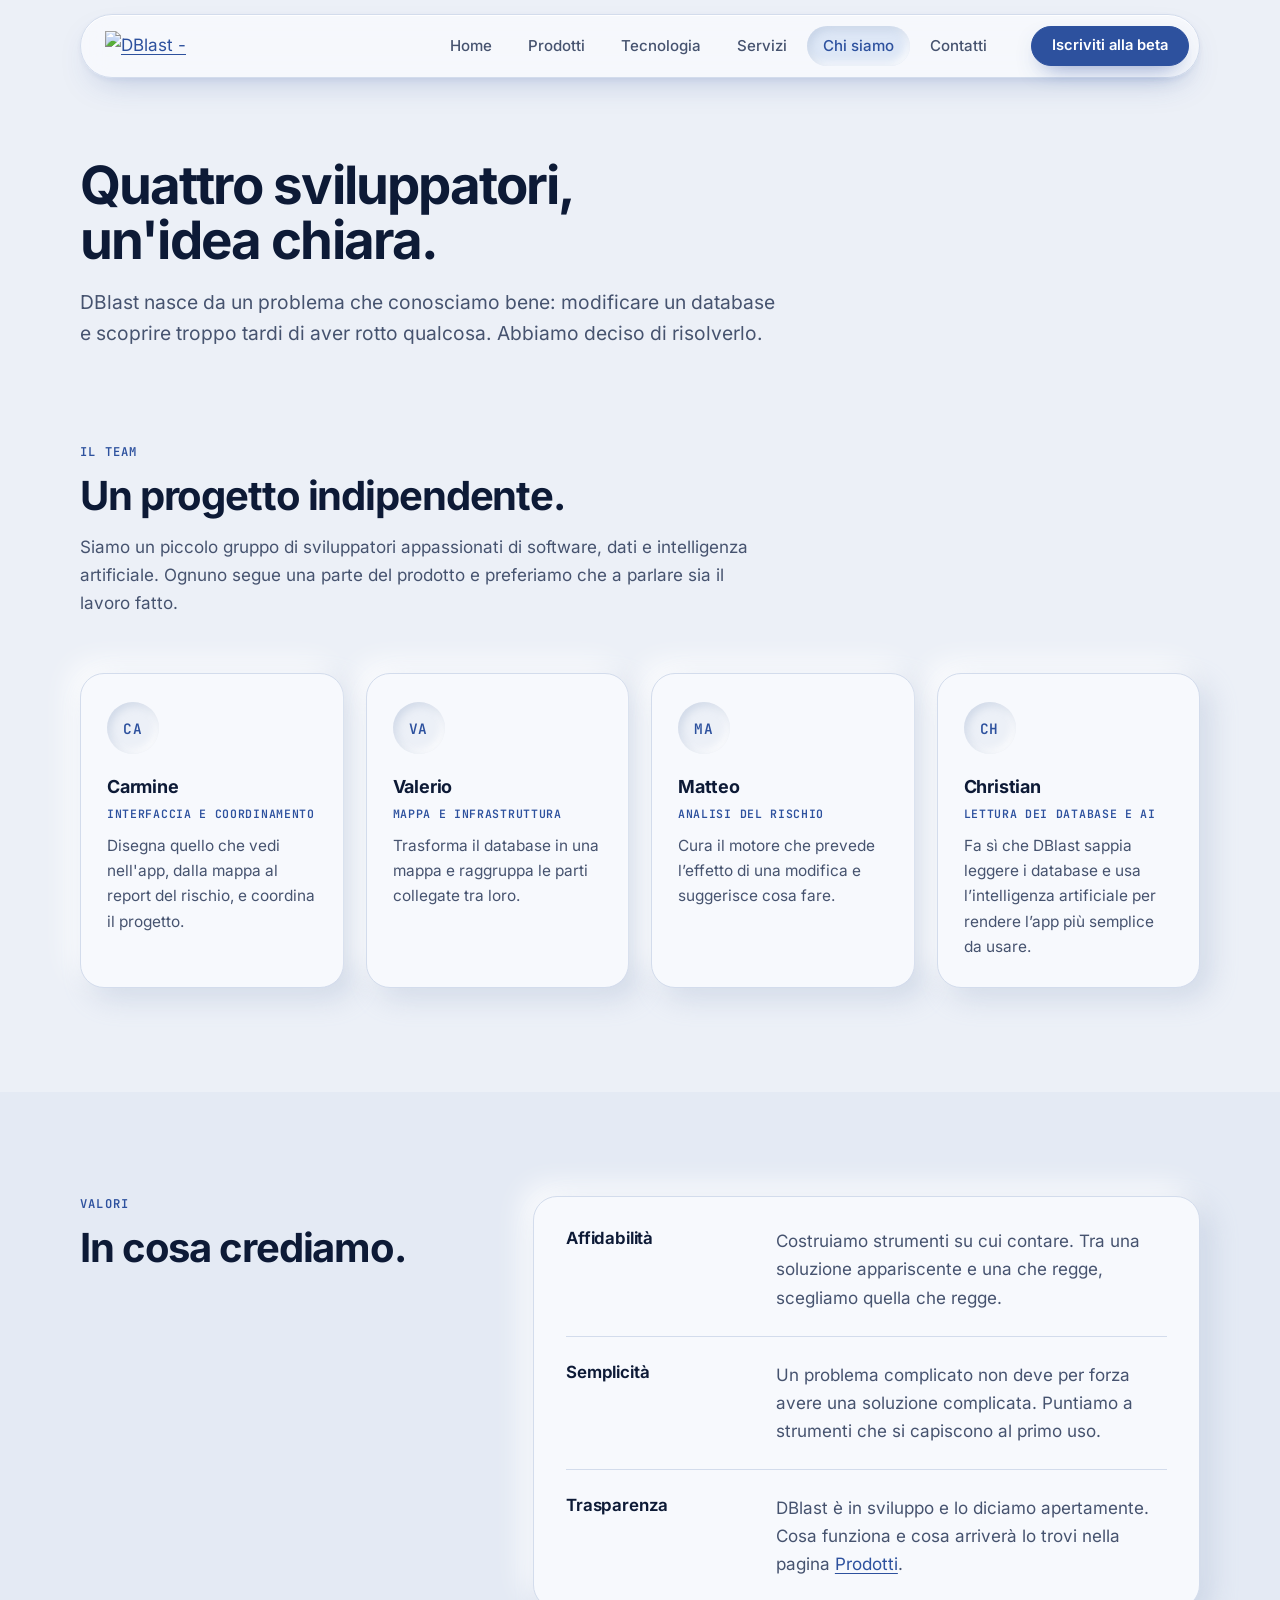
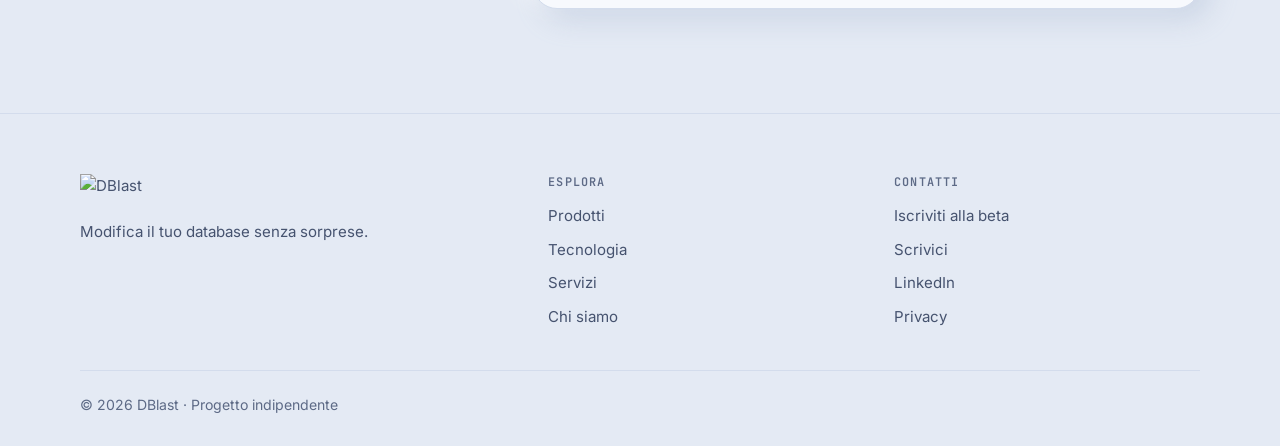
==== commit 5b2c3534: "style: tema chiaro soft ispirato a oneskill-lab, con i colori e il logo DBlast Barra di navigazione " ====
--- a/chi-siamo.html
+++ b/chi-siamo.html
@@ -7,7 +7,7 @@
 <meta name="referrer" content="strict-origin-when-cross-origin">
 <title>Chi siamo - DBlast</title>
 <meta name="description" content="DBlast è un progetto indipendente di quattro sviluppatori appassionati di software, dati e intelligenza artificiale.">
-<meta name="theme-color" content="#0b0c14">
+<meta name="theme-color" content="#ecf0f7">
 <link rel="icon" href="/favicon.ico" sizes="48x48">
 <link rel="icon" href="assets/favicon-192.png" type="image/png" sizes="192x192">
 <link rel="icon" href="assets/favicon.svg" type="image/svg+xml">
@@ -17,17 +17,17 @@
 <meta property="og:title" content="Chi siamo - DBlast">
 <meta property="og:description" content="Quattro sviluppatori, un progetto indipendente.">
 <meta property="og:url" content="https://www.dblast.it/chi-siamo">
-<meta property="og:image" content="https://www.dblast.it/assets/risk.png">
+<meta property="og:image" content="https://www.dblast.it/assets/og.jpg">
 <meta property="og:locale" content="it_IT">
 <meta name="twitter:card" content="summary_large_image">
-<link rel="stylesheet" href="style.css?v=7">
+<link rel="stylesheet" href="style.css?v=10">
 </head>
 <body>
 <a class="skip" href="#main">Vai al contenuto</a>
 
 <header class="top">
   <div class="wrap">
-    <a class="brand" href="/"><img src="assets/logo.png" alt="DBlast - Home" width="142" height="36"></a>
+    <a class="brand" href="/"><img src="assets/logo-color.png" alt="DBlast - Home" width="118" height="30"></a>
     <nav aria-label="Principale">
       <ul>
         <li><a href="/">Home</a></li>
@@ -106,7 +106,7 @@
 <footer>
   <div class="wrap foot-grid">
     <div class="foot-brand">
-      <img src="assets/logo.png" alt="DBlast" width="127" height="32">
+      <img src="assets/logo-color.png" alt="DBlast" width="126" height="32">
       <p>Modifica il tuo database senza sorprese.</p>
     </div>
     <nav aria-label="Pagine del sito">
--- a/style.css
+++ b/style.css
@@ -1,157 +1,209 @@
 /* ==========================================================================
-   DBlast — stile del sito
-   Palette dal logo: blu #2d519e, azzurro #b5cceb, su navy scuro.
-   Linguaggio: piatto, bordi sottili, angoli piccoli, tipografia al centro.
+   DBlast — stile del sito (tema chiaro "soft")
+   Colori dal logo: blu #2d519e e azzurro #b5cceb su un fondo grigio-azzurro.
+   Le ombre morbide sono decorazione: i bordi e i bottoni pieni garantiscono
+   il contrasto (WCAG 1.4.11).
    ========================================================================== */
+@font-face{font-family:"Inter";font-style:normal;font-weight:100 900;font-display:swap;src:url(assets/fonts/inter-latin-wght-normal.woff2) format("woff2");unicode-range:U+0000-00FF,U+0131,U+0152-0153,U+02BB-02BC,U+02C6,U+02DA,U+02DC,U+2000-206F,U+20AC,U+2122,U+2191,U+2193,U+2212,U+2215,U+FEFF,U+FFFD}
+@font-face{font-family:"Inter";font-style:normal;font-weight:100 900;font-display:swap;src:url(assets/fonts/inter-latin-ext-wght-normal.woff2) format("woff2");unicode-range:U+0100-02BA,U+02BD-02C5,U+02C7-02CC,U+02CE-02D7,U+02DD-02FF,U+0304,U+0308,U+0329,U+1D00-1DBF,U+1E00-1E9F,U+1EF2-1EFF,U+2020,U+20A0-20AB,U+20AD-20C0,U+2113,U+2C60-2C7F,U+A720-A7FF}
+@font-face{font-family:"JetBrains Mono";font-style:normal;font-weight:100 800;font-display:swap;src:url(assets/fonts/jetbrains-mono-latin-wght-normal.woff2) format("woff2");unicode-range:U+0000-00FF,U+0131,U+0152-0153,U+02BB-02BC,U+02C6,U+02DA,U+02DC,U+2000-206F,U+20AC,U+2122,U+2191,U+2193,U+2212,U+2215,U+FEFF,U+FFFD}
+
 :root{
-  --bg:#0a0d16;
-  --surface:#0f1320;
-  --surface-2:#141a2a;
-  --line:#1f2638;
-  --line-2:#2c3550;
-  --text:#e9ecf4;
-  --muted:#9aa3b8;
-  --faint:#707a93;
+  --bg:#ecf0f7;
+  --bg-2:#e4eaf4;
+  --surface:#f7f9fd;
+  --surface-2:#ffffff;
+  --ink:#0d1a36;
+  --text:#1b2745;
+  --muted:#46536f;
+  --faint:#5d6a86;
+
+  --line:#d3dcec;
+  --line-2:#7585a8;
 
   --brand:#2d519e;
-  --brand-hi:#3a63bd;
+  --brand-hi:#233f80;
   --brand-2:#b5cceb;
-
-  --warn:#d9b44a;
-  --danger:#ef4b55;
-  --ok:#4caf7d;
-
-  --radius:8px;
+  --tint:#dde7f6;
+
+  --danger:#c62e3a;
+  --ok:#2c8a5b;
+
+  --radius:24px;
+  --radius-sm:14px;
   --max:1120px;
-  --font:system-ui,-apple-system,"Segoe UI",Roboto,"Helvetica Neue",Arial,sans-serif;
-  --mono:ui-monospace,SFMono-Regular,Consolas,Menlo,monospace;
+  --font:"Inter",system-ui,-apple-system,"Segoe UI",Roboto,"Helvetica Neue",Arial,sans-serif;
+  --mono:"JetBrains Mono",ui-monospace,SFMono-Regular,Consolas,Menlo,monospace;
+
+  --sh-soft:10px 10px 28px rgb(150 168 200 / .32),-10px -10px 28px rgb(255 255 255 / .95);
+  --sh-raised:0 1px 0 rgb(255 255 255 / .9) inset,0 14px 34px -16px rgb(45 81 158 / .35),0 2px 6px rgb(45 81 158 / .06);
+  --sh-inset:inset 3px 3px 8px rgb(150 168 200 / .35),inset -3px -3px 8px rgb(255 255 255 / .95);
 }
 
 *{box-sizing:border-box}
 [hidden]{display:none !important}
-html{scroll-behavior:smooth;scroll-padding-top:88px}
-body{margin:0;min-height:100vh;display:flex;flex-direction:column;background:var(--bg);color:var(--text);font:400 1.0625rem/1.65 var(--font);-webkit-font-smoothing:antialiased}
+html{scroll-behavior:smooth;scroll-padding-top:104px}
+body{margin:0;min-height:100vh;display:flex;flex-direction:column;background:var(--bg);color:var(--text);font:400 1.0625rem/1.65 var(--font);-webkit-font-smoothing:antialiased;font-feature-settings:"cv11","ss03"}
 main{flex:1}
 img{max-width:100%;height:auto;display:block}
-a{color:var(--brand-2);text-underline-offset:3px}
-a:hover{color:#fff}
-a:focus-visible,button:focus-visible{outline:2px solid var(--brand-2);outline-offset:3px;border-radius:4px}
+a{color:var(--brand);text-underline-offset:3px}
+a:hover{color:var(--brand-hi)}
+a:focus-visible,button:focus-visible,summary:focus-visible{outline:3px solid var(--brand);outline-offset:3px;border-radius:10px}
+::selection{background:var(--brand);color:#fff}
 .wrap{width:min(var(--max),100% - 48px);margin-inline:auto}
-.skip{position:absolute;left:-999px;top:8px;background:var(--brand);color:#fff;padding:8px 14px;border-radius:6px;z-index:20}
+.skip{position:absolute;left:-999px;top:8px;background:var(--brand);color:#fff;padding:8px 14px;border-radius:10px;z-index:30}
 .skip:focus{left:8px}
 
-/* ---------- header ---------- */
-header.top{position:sticky;top:0;z-index:10;background:var(--bg);border-bottom:1px solid var(--line)}
-header.top .wrap{display:flex;align-items:center;gap:32px;height:68px}
-.brand{display:flex;align-items:center;color:var(--text);text-decoration:none;flex:none}
-.brand img{width:auto;height:34px}
+/* ---------- header: barra a pillola ---------- */
+header.top{position:sticky;top:0;z-index:20;padding-top:14px}
+header.top .wrap{display:flex;align-items:center;gap:28px;height:64px;padding:0 10px 0 24px;background:rgb(247 249 253 / .88);-webkit-backdrop-filter:blur(14px);backdrop-filter:blur(14px);border:1px solid var(--line);border-radius:999px;box-shadow:var(--sh-raised)}
+.brand{display:flex;align-items:center;flex:none}
+.brand img{width:auto;height:30px}
 header.top nav{margin-left:auto}
-header.top nav ul{display:flex;gap:28px;list-style:none;margin:0;padding:0}
-header.top nav a{display:block;color:var(--muted);text-decoration:none;font-size:.95rem;padding:6px 0;border-bottom:2px solid transparent}
-header.top nav a:hover{color:var(--text)}
-header.top nav a[aria-current=page]{color:var(--text);border-bottom-color:var(--brand-2)}
-.btn-sm{padding:9px 16px !important;font-size:.92rem !important;flex:none}
+header.top nav ul{display:flex;gap:4px;list-style:none;margin:0;padding:0}
+header.top nav a{display:block;color:var(--muted);text-decoration:none;font-size:.94rem;font-weight:500;padding:8px 16px;border-radius:999px;transition:background .15s,color .15s}
+header.top nav a:hover{color:var(--ink);background:var(--tint)}
+header.top nav a[aria-current=page]{color:var(--brand);background:var(--tint);box-shadow:var(--sh-inset)}
+.btn-sm{padding:10px 20px !important;font-size:.92rem !important;flex:none}
 
 /* ---------- bottoni ---------- */
-.btn{display:inline-flex;align-items:center;justify-content:center;padding:13px 22px;border-radius:6px;font-weight:600;font-size:1rem;line-height:1.2;text-decoration:none;background:var(--brand);color:#fff;border:1px solid var(--brand);transition:background .15s,border-color .15s}
-.btn:hover{background:var(--brand-hi);border-color:var(--brand-hi);color:#fff}
-.btn.ghost{background:transparent;border-color:var(--line-2);color:var(--text)}
-.btn.ghost:hover{border-color:var(--brand-2);background:transparent}
+.btn{display:inline-flex;align-items:center;justify-content:center;padding:14px 26px;border-radius:999px;font-weight:600;font-size:1rem;line-height:1.2;text-decoration:none;background:var(--brand);color:#fff;border:1px solid var(--brand);box-shadow:0 10px 24px -12px rgb(45 81 158 / .8);transition:background .15s,border-color .15s,transform .15s}
+.btn:hover{background:var(--brand-hi);border-color:var(--brand-hi);color:#fff;transform:translateY(-1px)}
+.btn.ghost{background:var(--surface);border-color:var(--line-2);color:var(--ink);box-shadow:var(--sh-raised)}
+.btn.ghost:hover{background:#fff;border-color:var(--brand);color:var(--brand)}
 .cta{display:flex;flex-wrap:wrap;gap:12px;align-items:center}
 
 /* ---------- tipografia ---------- */
-h1,h2,h3{color:#fff;font-weight:650}
-h1{font-size:clamp(2.4rem,5vw,3.8rem);line-height:1.06;margin:0 0 24px;letter-spacing:-.03em;max-width:20ch;text-wrap:balance}
-h1 em{font-style:normal;color:var(--brand-2)}
-h2{font-size:clamp(1.75rem,3.2vw,2.35rem);letter-spacing:-.022em;margin:0 0 14px;line-height:1.15;text-wrap:balance}
-h3{letter-spacing:-.005em}
-.lead{font-size:clamp(1.08rem,1.5vw,1.22rem);color:var(--muted);max-width:60ch;margin:0 0 32px;line-height:1.6}
+h1,h2,h3{color:var(--ink);font-weight:700}
+h1{font-size:clamp(2.4rem,5.4vw,4.1rem);line-height:1.05;margin:0 0 22px;letter-spacing:-.035em;max-width:19ch;text-wrap:balance}
+h1 em{font-style:normal;color:var(--brand)}
+h2{font-size:clamp(1.8rem,3.4vw,2.5rem);letter-spacing:-.028em;margin:0 0 14px;line-height:1.12;text-wrap:balance}
+h3{letter-spacing:-.01em}
+.lead{font-size:clamp(1.08rem,1.5vw,1.22rem);color:var(--muted);max-width:58ch;margin:0 0 32px;line-height:1.6}
 .sub{color:var(--muted);max-width:62ch;margin:0 0 48px}
-.eyebrow{margin:0 0 16px;font:500 .78rem var(--mono);letter-spacing:.1em;text-transform:uppercase;color:var(--brand-2)}
+.eyebrow{margin:0 0 14px;font:600 .76rem var(--mono);letter-spacing:.1em;text-transform:uppercase;color:var(--brand)}
 .note{color:var(--muted);max-width:70ch}
-code{font-family:var(--mono);font-size:.88em;background:var(--surface-2);border:1px solid var(--line);padding:1px 6px;border-radius:4px}
+code{font-family:var(--mono);font-size:.88em;background:var(--surface-2);border:1px solid var(--line);padding:1px 7px;border-radius:6px}
 
 /* ---------- sezioni ---------- */
-section{padding:96px 0;border-top:1px solid var(--line)}
-.alt{background:var(--surface)}
-.hero,.page-hero,.form-page{border-top:0}
+section{padding:104px 0}
+.alt{background:var(--bg-2)}
+.hero,.page-hero,.form-page{padding-bottom:0}
 
 /* ---------- hero ---------- */
-.hero{padding:88px 0 0}
-.shot{margin-top:64px;border-bottom:0;border-radius:var(--radius) var(--radius) 0 0}
-
-.shot{border:1px solid var(--line-2);border-radius:var(--radius);overflow:hidden;background:var(--surface)}
-
-/* ---------- componenti ---------- */
-.sec-head{max-width:680px;margin-bottom:48px}
+.hero{padding:72px 0 0;text-align:center}
+.medal{display:grid;place-items:center;width:84px;height:84px;margin:0 auto 28px;border-radius:50%;background:var(--surface);border:1px solid var(--line);box-shadow:var(--sh-soft)}
+.medal img{width:46px;height:46px;border-radius:12px}
+.hero h1,.hero .lead{margin-inline:auto}
+.hero .cta{justify-content:center}
+.hero .shot{margin:64px auto 0;max-width:1080px}
+
+/* finestra dell'app: schermata scura incorniciata */
+.shot{padding:10px;background:var(--surface);border:1px solid var(--line);border-radius:28px;box-shadow:var(--sh-soft);overflow:hidden}
+.shot img{width:100%;border-radius:18px;box-shadow:0 0 0 1px rgb(13 26 54 / .85)}
+
+/* ---------- dati in sintesi ---------- */
+.facts-sec{padding:56px 0 0}
+.facts{margin:0;display:grid;grid-template-columns:repeat(3,1fr);background:var(--surface);border:1px solid var(--line);border-radius:var(--radius);box-shadow:var(--sh-soft)}
+.facts>div{padding:26px 32px}
+.facts>div+div{border-left:1px solid var(--line)}
+.facts dt{font:600 .74rem var(--mono);letter-spacing:.1em;text-transform:uppercase;color:var(--faint);margin-bottom:6px}
+.facts dd{margin:0;font-size:1.05rem;font-weight:500;color:var(--ink)}
+
+/* ---------- schede di valore ---------- */
+.vp{list-style:none;margin:0;padding:0;display:grid;grid-template-columns:repeat(4,1fr);gap:22px}
+.vp li{background:var(--surface);border:1px solid var(--line);border-radius:var(--radius);box-shadow:var(--sh-soft);padding:30px 26px}
+.well{display:grid;place-items:center;width:58px;height:58px;margin-bottom:22px;border-radius:50%;background:var(--bg);box-shadow:var(--sh-inset);color:var(--brand)}
+.well svg{width:24px;height:24px;fill:none;stroke:currentColor;stroke-width:1.8;stroke-linecap:round;stroke-linejoin:round}
+.vp h3{margin:0 0 8px;font-size:1.12rem}
+.vp p{margin:0;color:var(--muted);font-size:.98rem}
+
+/* ---------- titoli di sezione, due colonne ---------- */
+.sec-head{max-width:680px;margin-bottom:56px}
 .sec-head .sub{margin:0}
-
-/* titolo a sinistra, contenuto a destra */
 .split{display:grid;grid-template-columns:minmax(0,4fr) minmax(0,7fr);gap:72px;align-items:start}
-.split-head{position:sticky;top:104px}
+.split-head{position:sticky;top:116px}
 .split-head h2{margin-bottom:0}
 .split-head .note{margin:18px 0 0;font-size:.97rem}
 .split-body .sub{margin:0 0 36px}
 
-/* elenco a righe */
-.rows{border-top:1px solid var(--line-2)}
-.row{display:grid;grid-template-columns:minmax(0,1fr) minmax(0,2.2fr);gap:32px;padding:26px 0;border-bottom:1px solid var(--line)}
-.row h3{margin:0;font-size:1.05rem;font-weight:600;line-height:1.4}
+/* ---------- elenchi a righe e specifiche ---------- */
+.rows,.spec{background:var(--surface);border:1px solid var(--line);border-radius:var(--radius);box-shadow:var(--sh-soft);padding:6px 32px;margin:0}
+.row,.spec>div{display:grid;grid-template-columns:minmax(0,1fr) minmax(0,2.2fr);gap:32px;padding:24px 0;border-bottom:1px solid var(--line)}
+.row:last-child,.spec>div:last-child{border-bottom:0}
+.row h3{margin:0;font-size:1.05rem;font-weight:650;line-height:1.4}
 .row p{margin:0;color:var(--muted)}
-
-/* dati in sintesi */
-.facts-sec{padding:0;border-top:1px solid var(--line)}
-.facts{margin:0;display:grid;grid-template-columns:repeat(3,1fr)}
-.facts>div{padding:28px 32px 28px 0}
-.facts>div+div{padding-left:32px;border-left:1px solid var(--line)}
-.facts dt{font:500 .74rem var(--mono);letter-spacing:.1em;text-transform:uppercase;color:var(--faint);margin-bottom:6px}
-.facts dd{margin:0;font-size:1.05rem;color:var(--text)}
-
-/* passaggi in colonna */
-.steps{list-style:none;margin:0;padding:0;display:grid;grid-template-columns:repeat(3,1fr);gap:40px;counter-reset:st}
-.steps.four{grid-template-columns:repeat(4,1fr);gap:32px}
-.steps li{counter-increment:st;border-top:1px solid var(--line-2);padding-top:20px}
-.steps li::before{content:counter(st,decimal-leading-zero);display:block;margin-bottom:16px;font:500 .8rem var(--mono);letter-spacing:.08em;color:var(--brand-2)}
-.steps b{display:block;margin:0 0 8px;font-size:1.05rem;color:#fff;font-weight:600}
+.spec>div{padding:18px 0}
+.spec dt{font:600 .76rem var(--mono);letter-spacing:.08em;text-transform:uppercase;color:var(--brand);padding-top:3px}
+.spec dd{margin:0;color:var(--text)}
+
+/* ---------- passaggi ---------- */
+.steps{list-style:none;margin:0;padding:0;display:grid;grid-template-columns:repeat(3,1fr);gap:22px;counter-reset:st}
+.steps.four{grid-template-columns:repeat(4,1fr)}
+.steps li{counter-increment:st;background:var(--surface);border:1px solid var(--line);border-radius:var(--radius);box-shadow:var(--sh-soft);padding:28px 26px}
+.alt .steps li{background:var(--surface)}
+.steps li::before{content:counter(st,decimal-leading-zero);display:inline-grid;place-items:center;min-width:42px;height:42px;margin-bottom:18px;border-radius:50%;background:var(--bg);box-shadow:var(--sh-inset);font:600 .8rem var(--mono);color:var(--brand)}
+.steps b{display:block;margin:0 0 6px;font-size:1.05rem;color:var(--ink);font-weight:650}
 .steps span{display:block;color:var(--muted);font-size:.97rem}
 
-/* funzione con screenshot */
-.feature{display:grid;grid-template-columns:minmax(0,5fr) minmax(0,7fr);gap:72px;align-items:center}
-.feature.rev{grid-template-columns:minmax(0,7fr) minmax(0,5fr)}
+/* ---------- funzioni con schermate ---------- */
+.features{display:grid;gap:112px}
+.feature{display:grid;grid-template-columns:minmax(0,4fr) minmax(0,8fr);gap:64px;align-items:center}
+.feature.rev{grid-template-columns:minmax(0,8fr) minmax(0,4fr)}
 .feature.rev .feature-text{order:2}
-.feature h2{font-size:clamp(1.6rem,2.6vw,2rem)}
+.feature h3{margin:0 0 14px;font-size:clamp(1.5rem,2.4vw,1.95rem);letter-spacing:-.022em;line-height:1.2}
 .feature-text p:not(.eyebrow){margin:0;color:var(--muted)}
-
-/* tabella di specifiche */
-.spec{margin:0;border-top:1px solid var(--line-2)}
-.spec>div{display:grid;grid-template-columns:minmax(0,1fr) minmax(0,2.2fr);gap:32px;padding:18px 0;border-bottom:1px solid var(--line)}
-.spec dt{font:500 .78rem var(--mono);letter-spacing:.08em;text-transform:uppercase;color:var(--brand-2);padding-top:3px}
-.spec dd{margin:0;color:var(--text)}
-
-/* invito all'azione */
-.band{display:flex;flex-wrap:wrap;align-items:center;justify-content:space-between;gap:24px 48px;padding:40px 44px;background:var(--bg);border:1px solid var(--line-2);border-radius:var(--radius)}
-.band h2{font-size:1.6rem;margin:0 0 6px}
-.band p{margin:0;color:var(--muted);max-width:52ch}
+.figs{display:grid;grid-template-columns:repeat(2,1fr);gap:56px 32px}
+.fig{margin:0}
+.fig figcaption{margin-top:18px;color:var(--muted);font-size:.97rem}
+.fig figcaption strong{display:block;color:var(--ink);font-weight:650;font-size:1.08rem;margin-bottom:4px}
+.more{padding:0 0 96px}
+
+/* ---------- orbita delle funzioni ---------- */
+.orbit{position:relative;width:min(540px,100%);aspect-ratio:1;margin:0 auto;list-style:none;padding:0}
+.orbit::before{content:"";position:absolute;inset:11%;border-radius:50%;border:1px dashed var(--line-2);opacity:.55}
+.orbit .core{position:absolute;left:50%;top:50%;transform:translate(-50%,-50%);display:grid;place-items:center;width:30%;aspect-ratio:1;border-radius:50%;background:var(--surface);border:1px solid var(--line);box-shadow:var(--sh-soft)}
+.orbit .core img{width:46%;border-radius:22%}
+.orbit .node{position:absolute;left:calc(50% + 39% * cos(var(--a)));top:calc(50% + 39% * sin(var(--a)));transform:translate(-50%,-50%);display:flex;flex-direction:column;align-items:center;gap:8px;width:92px;text-align:center;font-size:.82rem;font-weight:600;color:var(--ink)}
+.orbit .node .well{margin:0;width:54px;height:54px;background:var(--surface);border:1px solid var(--line);box-shadow:var(--sh-raised)}
+
+/* ---------- FAQ ---------- */
+.faq{display:grid;gap:14px;max-width:820px;margin:0 auto}
+.faq details{background:var(--surface);border:1px solid var(--line);border-radius:20px;box-shadow:var(--sh-soft);padding:0 26px}
+.faq summary{display:flex;align-items:center;justify-content:space-between;gap:20px;padding:22px 0;cursor:pointer;list-style:none;font-weight:650;color:var(--ink)}
+.faq summary::-webkit-details-marker{display:none}
+.faq summary::after{content:"+";display:grid;place-items:center;flex:none;width:30px;height:30px;border-radius:50%;background:var(--bg);box-shadow:var(--sh-inset);font:500 1.15rem var(--mono);color:var(--brand)}
+.faq details[open] summary::after{content:"\2013"}
+.faq details p{margin:0 0 24px;color:var(--muted);max-width:64ch}
+.faq-head{text-align:center;margin-inline:auto}
+
+/* ---------- invito all'azione ---------- */
+.band{display:flex;flex-wrap:wrap;align-items:center;justify-content:space-between;gap:28px 56px;padding:52px 56px;background:var(--brand);border-radius:36px;box-shadow:0 30px 60px -28px rgb(45 81 158 / .7)}
+.band h2{font-size:clamp(1.6rem,3vw,2.1rem);margin:0 0 8px;color:#fff}
+.band p{margin:0;color:#e4ecf9;max-width:52ch}
+.band .btn{background:#fff;border-color:#fff;color:var(--brand);box-shadow:none}
+.band .btn:hover{background:var(--tint);border-color:var(--tint);color:var(--brand-hi)}
 
 /* ---------- footer ---------- */
-footer{border-top:1px solid var(--line);background:var(--surface);color:var(--muted);font-size:.94rem}
-.foot-grid{display:grid;grid-template-columns:1.4fr repeat(2,1fr);gap:40px;padding:56px 0 40px}
-.foot-brand img{height:30px;width:auto;margin-bottom:14px}
+footer{background:var(--bg-2);border-top:1px solid var(--line);color:var(--muted);font-size:.94rem}
+.foot-grid{display:grid;grid-template-columns:1.4fr repeat(2,1fr);gap:40px;padding:60px 0 40px}
+.foot-brand img{height:32px;width:auto;margin-bottom:14px}
 .foot-brand p{margin:0;max-width:32ch;line-height:1.55}
-footer h4{margin:0 0 14px;font:500 .74rem var(--mono);letter-spacing:.1em;text-transform:uppercase;color:var(--faint)}
+footer h4{margin:0 0 14px;font:600 .74rem var(--mono);letter-spacing:.1em;text-transform:uppercase;color:var(--faint)}
 footer ul{list-style:none;margin:0;padding:0;display:grid;gap:9px}
 footer a{color:var(--muted);text-decoration:none}
-footer a:hover{color:#fff}
-.foot-bottom{display:flex;flex-wrap:wrap;justify-content:space-between;gap:10px;padding:22px 0 28px;border-top:1px solid var(--line);font-size:.88rem;color:var(--faint)}
+footer a:hover{color:var(--brand)}
+.foot-bottom{display:flex;flex-wrap:wrap;justify-content:space-between;gap:10px;padding:22px 0 30px;border-top:1px solid var(--line);font-size:.88rem;color:var(--faint)}
 
 /* ---------- pagine interne ---------- */
-.page-hero{padding:80px 0 64px;border-bottom:1px solid var(--line)}
-.page-hero h1{max-width:22ch;font-size:clamp(2.1rem,4.4vw,3.2rem);margin-bottom:18px}
+.page-hero{padding:80px 0 72px}
+.page-hero h1{max-width:22ch;font-size:clamp(2.1rem,4.6vw,3.3rem);margin-bottom:18px}
 .page-hero .lead{margin-bottom:0}
+.page-hero+section{padding-top:24px}
 .prose{max-width:68ch}
 .prose p{margin:0 0 16px;color:var(--muted)}
-.prose p strong{color:var(--text)}
-.prose h2{font-size:1.35rem;margin:44px 0 12px;letter-spacing:-.012em}
+.prose p strong{color:var(--ink)}
+.prose h2{font-size:1.4rem;margin:44px 0 12px;letter-spacing:-.015em}
 .prose h2:first-child{margin-top:0}
 .list{margin:0;padding-left:1.2em;color:var(--muted)}
 .list li{margin-bottom:8px}
@@ -159,25 +211,24 @@
 a.go::after{content:" \2192"}
 a.go:hover{text-decoration:underline}
 
-/* esempi di email */
-.mail{max-width:680px;margin-top:24px;background:var(--surface);border:1px solid var(--line);border-radius:var(--radius);padding:22px 26px}
-.mail-label{margin:0 0 12px;font:500 .74rem var(--mono);letter-spacing:.1em;text-transform:uppercase;color:var(--brand-2)}
+.mail{max-width:680px;margin-top:24px;background:var(--surface);border:1px solid var(--line);border-radius:var(--radius);box-shadow:var(--sh-soft);padding:24px 28px}
+.mail-label{margin:0 0 12px;font:600 .74rem var(--mono);letter-spacing:.1em;text-transform:uppercase;color:var(--brand)}
 .mail dl{margin:0 0 14px;display:grid;grid-template-columns:auto 1fr;gap:6px 14px}
 .mail dt{color:var(--muted)}
 .mail dd{margin:0;font-weight:600;overflow-wrap:anywhere}
 .mail pre{margin:0;padding-top:14px;border-top:1px solid var(--line);font:.92rem/1.6 var(--mono);white-space:pre-wrap;overflow-wrap:anywhere}
 
 /* team */
-.team{list-style:none;margin:0;padding:0;display:grid;grid-template-columns:repeat(4,1fr);gap:40px}
-.member{border-top:1px solid var(--line-2);padding-top:20px}
-.member h3{margin:0 0 4px;font-size:1.12rem}
+.team{list-style:none;margin:0;padding:0;display:grid;grid-template-columns:repeat(4,1fr);gap:22px}
+.member{background:var(--surface);border:1px solid var(--line);border-radius:var(--radius);box-shadow:var(--sh-soft);padding:28px 26px}
+.member h3{margin:18px 0 4px;font-size:1.12rem}
 .member p{margin:0;color:var(--muted);font-size:.96rem}
-.member .role{color:var(--brand-2);font:500 .72rem var(--mono);letter-spacing:.06em;text-transform:uppercase;margin-bottom:12px}
-.avatar{display:none}
+.member .role{color:var(--brand);font:600 .72rem var(--mono);letter-spacing:.06em;text-transform:uppercase;margin-bottom:12px}
+.avatar{display:grid;place-items:center;width:52px;height:52px;border-radius:50%;background:var(--bg);box-shadow:var(--sh-inset);color:var(--brand);font:600 .9rem var(--mono);letter-spacing:.06em}
 
 /* ---------- moduli ---------- */
 .visually-hidden{position:absolute;width:1px;height:1px;padding:0;margin:-1px;overflow:hidden;clip:rect(0 0 0 0);white-space:nowrap;border:0}
-.form-page{padding:80px 0 104px}
+.form-page{padding:72px 0 104px}
 .fp-grid{display:grid;grid-template-columns:minmax(0,1fr) minmax(0,480px);grid-template-areas:"head card" "more card";grid-template-rows:auto 1fr;column-gap:80px;align-items:start}
 .fp-head{grid-area:head}
 .form-card{grid-area:card}
@@ -185,90 +236,87 @@
 .form-page h1{margin-top:0;font-size:clamp(2.2rem,4.6vw,3.3rem)}
 .form-page .lead{margin-bottom:40px}
 
-.signup-steps{list-style:none;margin:0 0 28px;padding:0;counter-reset:ss;border-top:1px solid var(--line)}
-.signup-steps li{display:grid;grid-template-columns:44px 1fr;padding:20px 0;border-bottom:1px solid var(--line);counter-increment:ss}
-.signup-steps li::before{content:counter(ss,decimal-leading-zero);grid-row:span 2;font:500 .8rem var(--mono);letter-spacing:.08em;color:var(--brand-2);padding-top:3px}
-.signup-steps b{color:#fff;font-weight:600}
+.signup-steps{list-style:none;margin:0 0 28px;padding:0;counter-reset:ss}
+.signup-steps li{display:grid;grid-template-columns:56px 1fr;padding:18px 0;counter-increment:ss}
+.signup-steps li::before{content:counter(ss,decimal-leading-zero);grid-row:span 2;display:grid;place-items:center;width:40px;height:40px;border-radius:50%;background:var(--bg);box-shadow:var(--sh-inset);font:600 .8rem var(--mono);color:var(--brand)}
+.signup-steps b{color:var(--ink);font-weight:650}
 .signup-steps span{color:var(--muted);font-size:.97rem}
 
-.form-card{background:var(--surface);border:1px solid var(--line-2);border-radius:12px;padding:36px}
+.form-card{background:var(--surface);border:1px solid var(--line);border-radius:32px;box-shadow:var(--sh-soft);padding:40px}
 .form{display:grid;gap:24px}
-.form-head h2{font-size:1.45rem;margin:0 0 4px}
+.form-head h2{font-size:1.5rem;margin:0 0 4px}
 .form-head p{margin:0;color:var(--muted);font-size:.96rem}
 .field{display:grid;gap:8px;margin:0;padding:0;border:0;min-width:0}
-.field>label,.field legend{font-weight:600;font-size:.94rem;color:var(--text)}
+.field>label,.field legend{font-weight:600;font-size:.94rem;color:var(--ink)}
 .field legend{padding:0;margin-bottom:10px;display:flex;justify-content:space-between;width:100%}
 .opt{font:500 .7rem var(--mono);letter-spacing:.08em;text-transform:uppercase;color:var(--faint);align-self:center}
 
-.form input[type=text],.form input[type=email],.form textarea{width:100%;height:48px;padding:0 14px;border-radius:6px;border:1px solid var(--line-2);background:var(--bg);color:var(--text);font:inherit;font-size:1rem;transition:border-color .15s,box-shadow .15s}
-.form input[type=text]:hover,.form input[type=email]:hover,.form textarea:hover{border-color:#3d4868}
-.form input[type=text]:focus,.form input[type=email]:focus,.form textarea:focus{outline:none;border-color:var(--brand-2);box-shadow:0 0 0 3px rgb(181 204 235 / .16)}
+.form input[type=text],.form input[type=email],.form textarea{width:100%;height:50px;padding:0 16px;border-radius:14px;border:1px solid var(--line-2);background:var(--surface-2);box-shadow:var(--sh-inset);color:var(--ink);font:inherit;font-size:1rem;transition:border-color .15s,box-shadow .15s}
+.form input[type=text]:hover,.form input[type=email]:hover,.form textarea:hover{border-color:var(--brand)}
+.form input[type=text]:focus,.form input[type=email]:focus,.form textarea:focus{outline:none;border-color:var(--brand);box-shadow:var(--sh-inset),0 0 0 4px rgb(45 81 158 / .22)}
 .form ::placeholder{color:var(--faint)}
 .form [aria-invalid=true]{border-color:var(--danger) !important}
-.form input[type=text][aria-invalid=true]:focus,.form input[type=email][aria-invalid=true]:focus,.form textarea[aria-invalid=true]:focus{box-shadow:0 0 0 3px rgb(239 75 85 / .2)}
-.field-error{margin:0;color:#ff8a92;font-size:.86rem;display:none}
+.form input[type=text][aria-invalid=true]:focus,.form input[type=email][aria-invalid=true]:focus,.form textarea[aria-invalid=true]:focus{box-shadow:var(--sh-inset),0 0 0 4px rgb(198 46 58 / .22)}
+.field-error{margin:0;color:var(--danger);font-size:.86rem;font-weight:500;display:none}
 .field-error:not(:empty){display:block}
 
 .chips{display:flex;flex-wrap:wrap;gap:8px;margin-bottom:10px}
 .chip{position:relative;cursor:pointer}
 .chip input{position:absolute;opacity:0;inset:0;margin:0;cursor:pointer}
-.chip span{display:inline-flex;align-items:center;padding:9px 14px;border-radius:6px;border:1px solid var(--line-2);background:var(--bg);color:var(--muted);font-size:.92rem;font-weight:500;transition:border-color .15s,background .15s,color .15s;user-select:none}
-.chip:hover span{border-color:#3d4868;color:var(--text)}
+.chip span{display:inline-flex;align-items:center;padding:10px 16px;border-radius:999px;border:1px solid var(--line-2);background:var(--surface-2);color:var(--text);font-size:.92rem;font-weight:500;transition:border-color .15s,background .15s,color .15s;user-select:none}
+.chip:hover span{border-color:var(--brand);color:var(--brand)}
 .chip input:checked+span{background:var(--brand);border-color:var(--brand);color:#fff}
-.chip input:focus-visible+span{outline:2px solid var(--brand-2);outline-offset:2px}
+.chip input:focus-visible+span{outline:3px solid var(--brand);outline-offset:2px}
 .chip input:disabled{cursor:not-allowed}
-.chip input:disabled+span{opacity:.45;border-color:var(--line);color:var(--muted)}
+.chip input:disabled+span{opacity:.5;border-color:var(--line);color:var(--muted)}
 
 .consents{display:grid;gap:14px;border-top:1px solid var(--line);padding-top:22px}
 .tick{display:flex;gap:12px;align-items:flex-start;color:var(--muted);font-size:.93rem;line-height:1.5;cursor:pointer;font-weight:400 !important}
-.tick input{appearance:none;-webkit-appearance:none;flex:none;width:20px;height:20px;margin:1px 0 0;border:1.5px solid #3d4868;border-radius:4px;background:var(--bg);display:grid;place-items:center;cursor:pointer;transition:background .15s,border-color .15s}
-.tick input::before{content:"";width:9px;height:5px;border-left:2px solid #fff;border-bottom:2px solid #fff;transform:rotate(-45deg) translate(1px,-1px) scale(0);transition:transform .12s}
+.tick input{appearance:none;-webkit-appearance:none;flex:none;width:22px;height:22px;margin:0;border:1.5px solid var(--line-2);border-radius:7px;background:var(--surface-2);display:grid;place-items:center;cursor:pointer;transition:background .15s,border-color .15s}
+.tick input::before{content:"";width:10px;height:5px;border-left:2px solid #fff;border-bottom:2px solid #fff;transform:rotate(-45deg) translate(1px,-1px) scale(0);transition:transform .12s}
 .tick input:checked{background:var(--brand);border-color:var(--brand)}
 .tick input:checked::before{transform:rotate(-45deg) translate(1px,-1px) scale(1)}
-.tick input:hover{border-color:var(--brand-2)}
-.tick input:focus-visible{outline:2px solid var(--brand-2);outline-offset:2px}
-.tick a{color:var(--brand-2)}
-
-.btn-submit{width:100%;height:52px;display:flex;align-items:center;justify-content:center;gap:10px;font:inherit;font-weight:600;font-size:1.02rem;cursor:pointer}
+.tick input:hover{border-color:var(--brand)}
+.tick input:focus-visible{outline:3px solid var(--brand);outline-offset:2px}
+.tick a{color:var(--brand)}
+
+.btn-submit{width:100%;height:54px;display:flex;align-items:center;justify-content:center;gap:10px;font:inherit;font-weight:600;font-size:1.02rem;cursor:pointer}
 .btn-submit span::after{content:" \2192"}
 .btn-submit:disabled{cursor:wait;opacity:.85}
 .btn-submit.loading span::after{content:""}
-.btn-submit.loading::before{content:"";width:16px;height:16px;border-radius:50%;border:2px solid rgb(255 255 255 / .35);border-top-color:#fff;animation:spin .7s linear infinite}
+.btn-submit.loading::before{content:"";width:16px;height:16px;border-radius:50%;border:2px solid rgb(255 255 255 / .4);border-top-color:#fff;animation:spin .7s linear infinite}
 @keyframes spin{to{transform:rotate(360deg)}}
 .form-status{margin:-8px 0 0;font-size:.92rem;color:var(--muted);text-align:center}
 .form-status:empty{display:none}
-.form-status.error{color:#ff8a92}
+.form-status.error{color:var(--danger);font-weight:500}
 .hp{position:absolute;left:-9999px;width:1px;height:1px;overflow:hidden}
 
-/* moduli: elementi aggiuntivi (contatti) */
-.form textarea{height:auto;min-height:160px;padding:12px 14px;resize:vertical;line-height:1.55}
+.form textarea{height:auto;min-height:160px;padding:14px 16px;resize:vertical;line-height:1.55}
 .chip input[aria-invalid=true]+span{border-color:var(--danger)}
 .form-row{display:grid;grid-template-columns:1fr 1fr;gap:14px}
 .support-extra .field>label{font-weight:500;color:var(--muted);font-size:.9rem}
-.support-extra{display:grid;gap:14px;padding:18px;border:1px dashed var(--line-2);border-radius:8px}
+.support-extra{display:grid;gap:14px;padding:18px;border:1px dashed var(--line-2);border-radius:16px}
 .support-extra>p{margin:0;font-size:.88rem;color:var(--muted)}
 .form:has(input[name=tipo]:checked):not(:has(input[name=tipo][value=supporto]:checked)) .support-extra{display:none}
 .form:not(:has(input[name=tipo]:checked)) .support-extra{display:none}
 .form-note{margin:-6px 0 0;font-size:.84rem;color:var(--muted);text-align:center;line-height:1.5}
-.form-note a{color:var(--brand-2)}
+.form-note a{color:var(--brand)}
 .form-success{text-align:center;padding:24px 8px}
 .form-success:focus{outline:none}
-.form-success .ok-icon{width:52px;height:52px;margin:0 auto 18px;border-radius:50%;display:grid;place-items:center;border:1px solid var(--line-2)}
-.form-success .ok-icon::before{content:"";width:16px;height:8px;border-left:2.5px solid var(--brand-2);border-bottom:2.5px solid var(--brand-2);transform:rotate(-45deg) translate(1px,-2px)}
+.form-success .ok-icon{width:56px;height:56px;margin:0 auto 18px;border-radius:50%;display:grid;place-items:center;background:var(--bg);box-shadow:var(--sh-inset)}
+.form-success .ok-icon::before{content:"";width:16px;height:8px;border-left:2.5px solid var(--ok);border-bottom:2.5px solid var(--ok);transform:rotate(-45deg) translate(1px,-2px)}
 .form-success h2{font-size:1.4rem;margin:0 0 8px}
 .form-success p{color:var(--muted);margin:0 0 22px}
 .side-info{display:grid;gap:28px;max-width:46ch}
 .side-info h3{margin:0 0 6px;font-size:1.05rem}
 .side-info p{margin:0;color:var(--muted);font-size:.97rem}
 
-/* ritmo verticale */
-.page-hero+section{border-top:0}
-
 /* ---------- responsive ---------- */
 @media (max-width:1000px){
   .team{grid-template-columns:repeat(2,1fr)}
+  .vp{grid-template-columns:repeat(2,1fr)}
   .steps.four{grid-template-columns:repeat(2,1fr)}
-  .split,.feature,.feature.rev{grid-template-columns:1fr;gap:36px}
+  .split,.feature,.feature.rev{grid-template-columns:1fr;gap:40px}
   .feature.rev .feature-text{order:0}
   .split-head{position:static}
   .foot-grid{grid-template-columns:1fr 1fr}
@@ -281,32 +329,44 @@
 }
 @media (max-width:760px){
   .wrap{width:min(var(--max),100% - 32px)}
-  header.top .wrap{flex-wrap:wrap;height:auto;padding:12px 0 6px;gap:6px 12px}
+  header.top{padding-top:10px}
+  header.top .wrap{flex-wrap:wrap;height:auto;padding:10px 12px 10px 18px;gap:6px 12px;border-radius:28px}
   .brand{margin-right:auto}
-  header.top nav{order:3;width:100%}
-  header.top nav ul{gap:2px 20px;flex-wrap:wrap}
-  header.top nav a{padding:8px 0;font-size:.92rem}
-  section{padding:64px 0}
-  .hero{padding-top:56px}
+  header.top nav{order:3;width:100%;margin:0}
+  header.top nav ul{gap:2px;flex-wrap:wrap}
+  header.top nav a{padding:7px 12px;font-size:.9rem}
+  section{padding:68px 0}
+  .hero{padding-top:44px}
   .hero .shot{margin-top:44px}
-  .page-hero{padding:56px 0 44px}
-}
-@media (max-width:640px){
-  .facts,.steps,.steps.four{grid-template-columns:1fr}
-  .facts>div,.facts>div+div{padding:18px 0;border-left:0}
-  .facts>div+div{border-top:1px solid var(--line)}
+  .page-hero{padding:48px 0 44px}
+  .facts{grid-template-columns:1fr}
+  .facts>div+div{border-left:0;border-top:1px solid var(--line)}
+  .steps,.steps.four{grid-template-columns:1fr}
   .row,.spec>div{grid-template-columns:1fr;gap:8px}
-  .band{padding:28px 24px}
+  .rows,.spec{padding:4px 22px}
+  .figs{grid-template-columns:1fr}
+  .features{gap:72px}
+  .band{padding:36px 28px;border-radius:28px}
+  .shot{padding:6px;border-radius:20px}
+  .shot img{border-radius:14px}
+  .orbit{aspect-ratio:auto;display:grid;grid-template-columns:repeat(2,1fr);gap:20px}
+  .orbit::before{display:none}
+  .orbit .core{display:none}
+  .orbit .node{position:static;transform:none;width:auto}
 }
 @media (max-width:560px){
-  .team{grid-template-columns:1fr}
+  .team,.vp{grid-template-columns:1fr}
   .form-row{grid-template-columns:1fr}
-  .form-page{padding:48px 0 64px}
-  .form-card{padding:26px 20px;border-radius:10px}
+  .form-page{padding:44px 0 64px}
+  .form-card{padding:28px 20px;border-radius:24px}
   .foot-grid{grid-template-columns:1fr;gap:28px;padding:44px 0 32px}
 }
 @media (prefers-reduced-motion:reduce){
   html{scroll-behavior:auto}
   *,*::before,*::after{transition:none !important}
+  .btn:hover{transform:none}
   .btn-submit.loading::before{animation-duration:2s}
 }
+@media (forced-colors:active){
+  .shot,.vp li,.rows,.spec,.steps li,.member,.faq details,.form-card,.facts{border:1px solid CanvasText}
+}
